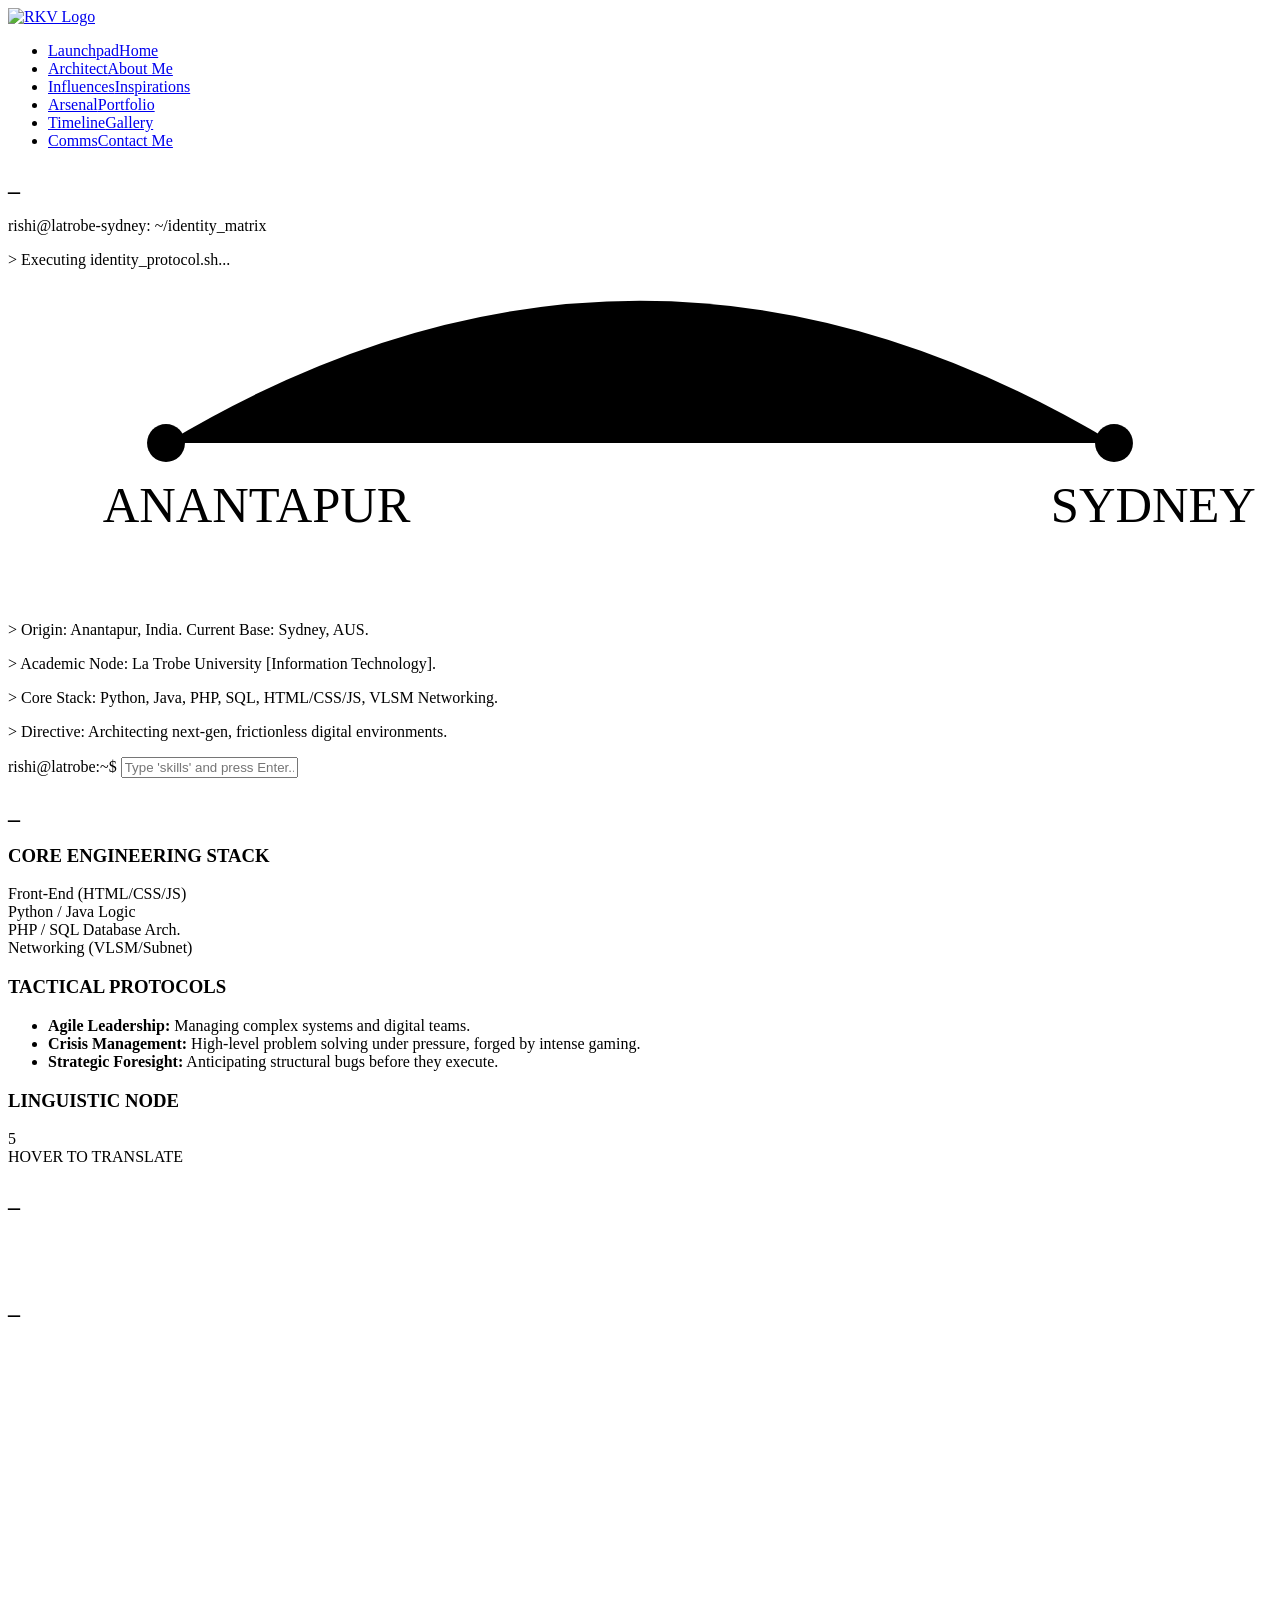
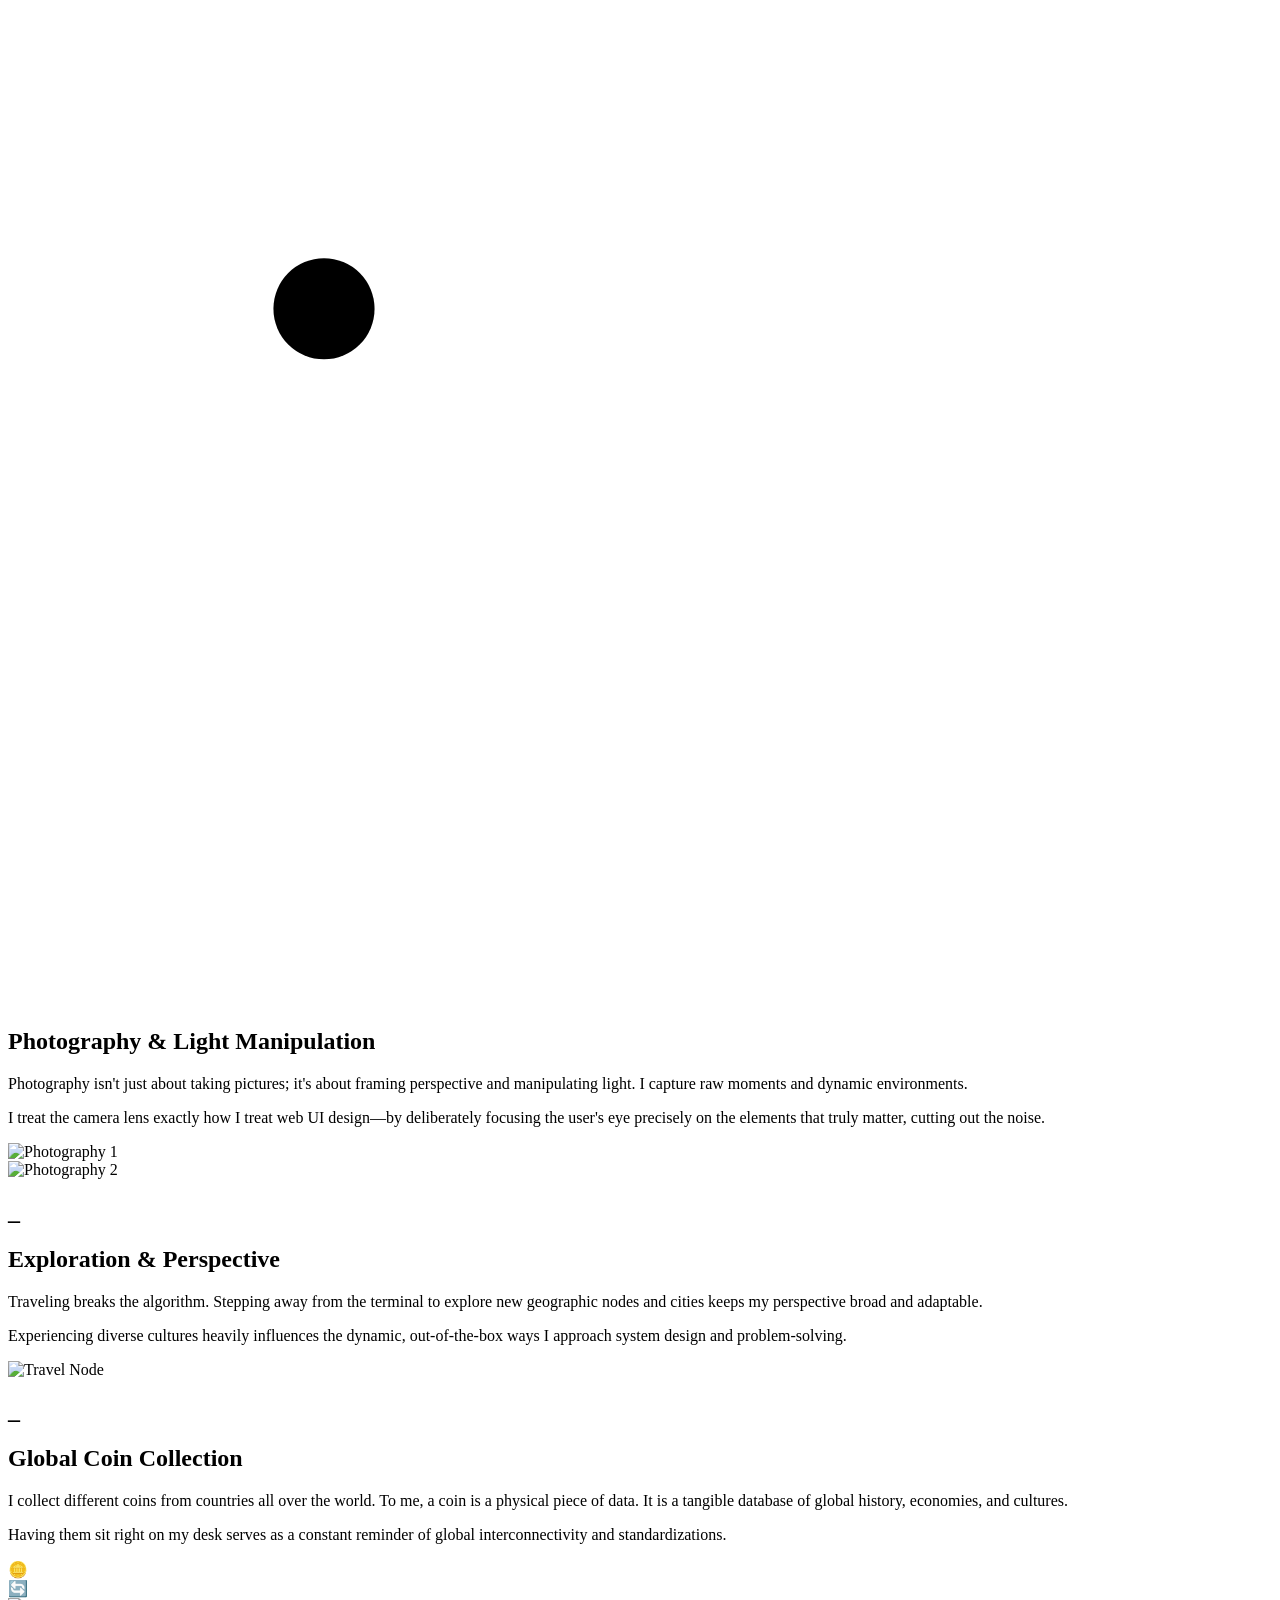
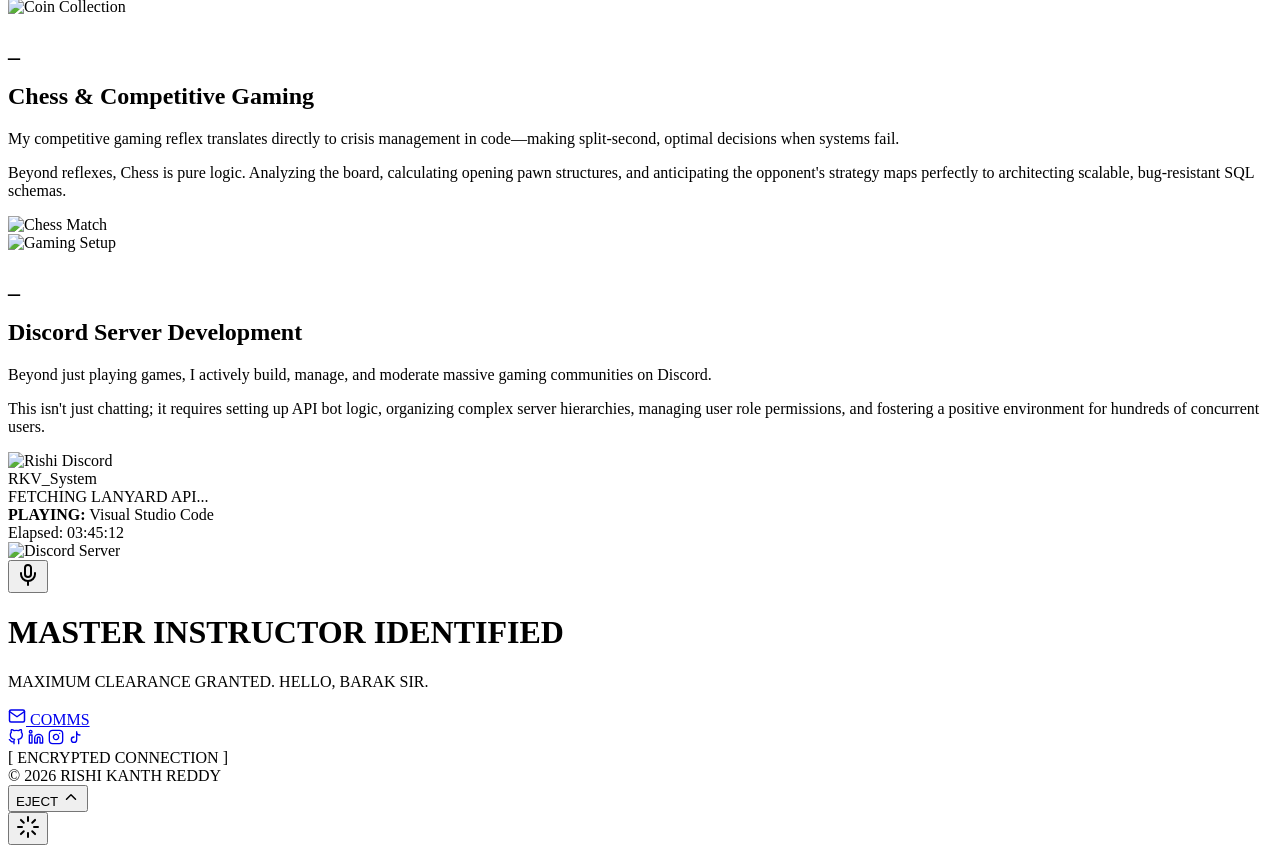
==== about.html @ c7c2bc64 "Add files via upload" ====
<!DOCTYPE html>
<html lang="en">
<head>
    <meta charset="UTF-8">
    <meta name="viewport" content="width=device-width, initial-scale=1.0">
    <title>Rishi Kanth | About Me</title>
    <link rel="stylesheet" href="css/style.css">
</head>
<body>

    <div id="scroll-progress"></div>
    <div id="repulsor-glow"></div>

    <nav>
       <div class="nav-brand">
            <a href="index.html"><img src="images/logo.png" alt="RKV Logo" class="nav-logo"></a>
        </div>
        <ul class="nav-links">
            <li class="nav-item"><a href="index.html" class="nav-link-3d"><span class="face front">Launchpad</span><span class="face back">Home</span></a></li>
            <li class="nav-item"><a href="about.html" class="nav-link-3d active"><span class="face front">Architect</span><span class="face back">About Me</span></a></li>
            <li class="nav-item"><a href="influences.html" class="nav-link-3d"><span class="face front">Influences</span><span class="face back">Inspirations</span></a></li>
            <li class="nav-item"><a href="projects.html" class="nav-link-3d"><span class="face front">Arsenal</span><span class="face back">Portfolio</span></a></li>
            <li class="nav-item"><a href="experience.html" class="nav-link-3d"><span class="face front">Timeline</span><span class="face back">Gallery</span></a></li>
            <li class="nav-item"><a href="contact.html" class="nav-link-3d"><span class="face front">Comms</span><span class="face back">Contact Me</span></a></li>
        </ul>
    </nav>

    <section class="page-container perspective-wrap">
        <h1 class="section-title decrypt-text" data-target="THE ARCHITECT">_</h1>
        
        <!-- IDENTITY TERMINAL -->
        <div class="mac-terminal tilt-card">
            <div class="mac-header">
                <div class="mac-btn close"></div><div class="mac-btn minimize"></div><div class="mac-btn expand"></div>
                <span class="mac-title">rishi@latrobe-sydney: ~/identity_matrix</span>
            </div>
            <div class="mac-body">
                <p class="typewriter-line1">> Executing identity_protocol.sh...</p>
                
                <div class="origin-map-container">
                    <svg viewBox="0 0 400 100" class="svg-origin-map">
                        <circle cx="50" cy="50" r="6" class="map-node start-node" />
                        <text x="30" y="75" class="map-text">ANANTAPUR</text>
                        <circle cx="350" cy="50" r="6" class="map-node end-node" />
                        <text x="330" y="75" class="map-text">SYDNEY</text>
                        <path d="M50,50 Q200,-40 350,50" class="flight-path" />
                    </svg>
                </div>

                <p class="typewriter-line2">> Origin: Anantapur, India. Current Base: Sydney, AUS.</p>
                <p class="typewriter-line3">> Academic Node: <span class="highlight">La Trobe University</span> [Information Technology].</p>
                <p class="typewriter-line4">> Core Stack: Python, Java, PHP, SQL, HTML/CSS/JS, VLSM Networking.</p>
                <p class="typewriter-line5">> Directive: Architecting next-gen, frictionless digital environments.</p>
                
                <div class="interactive-terminal">
                    <span class="highlight">rishi@latrobe:~$</span>
                    <input type="text" id="terminal-input" placeholder="Type 'skills' and press Enter..." autocomplete="off" spellcheck="false">
                </div>
                <pre id="terminal-hidden-output" class="hidden"></pre>
            </div>
        </div>

        <!-- DIAGNOSTICS HUD -->
        <h2 class="section-subtitle decrypt-text" data-target="SYSTEM DIAGNOSTICS">_</h2>
        <div class="diagnostics-hud">
            
            <div class="skill-bars tilt-card">
                <h3 class="hud-title">CORE ENGINEERING STACK</h3>
                <div class="skill"><span class="skill-name">Front-End (HTML/CSS/JS)</span><div class="bar-bg"><div class="bar-fill" style="--target-width: 95%;"></div></div></div>
                <div class="skill"><span class="skill-name">Python / Java Logic</span><div class="bar-bg"><div class="bar-fill" style="--target-width: 90%;"></div></div></div>
                <div class="skill"><span class="skill-name">PHP / SQL Database Arch.</span><div class="bar-bg"><div class="bar-fill" style="--target-width: 85%;"></div></div></div>
                <div class="skill"><span class="skill-name">Networking (VLSM/Subnet)</span><div class="bar-bg"><div class="bar-fill" style="--target-width: 85%;"></div></div></div>
            </div>

            <div class="datapad tilt-card">
                <h3 class="hud-title">TACTICAL PROTOCOLS</h3>
                <ul class="status-list">
                    <li><span class="blinking-dot"></span> <strong>Agile Leadership:</strong> Managing complex systems and digital teams.</li>
                    <li><span class="blinking-dot"></span> <strong>Crisis Management:</strong> High-level problem solving under pressure, forged by intense gaming.</li>
                    <li><span class="blinking-dot"></span> <strong>Strategic Foresight:</strong> Anticipating structural bugs before they execute.</li>
                </ul>
            </div>

            <!-- Polyglot 3D Atom -->
            <div class="polyglot-hud tilt-card">
                <h3 class="hud-title">LINGUISTIC NODE</h3>
                <div class="polyglot-container">
                    <div class="atom-core-wrap">
                        <div class="atom-core" id="polyglot-core">5</div>
                        <div class="electron-orbit orb-1"><div class="electron" data-lang="EN"></div></div>
                        <div class="electron-orbit orb-2"><div class="electron" data-lang="TE"></div></div>
                        <div class="electron-orbit orb-3"><div class="electron" data-lang="HI"></div></div>
                        <div class="electron-orbit orb-4"><div class="electron" data-lang="TA"></div></div>
                        <div class="electron-orbit orb-5"><div class="electron" data-lang="KN"></div></div>
                    </div>
                    <div id="polyglot-output">HOVER TO TRANSLATE</div>
                </div>
            </div>
        </div>
    </section>

    <!-- ZIG-ZAG HOBBIES SECTIONS -->
    <div class="influences-wrapper" style="padding-top: 0;">
        <h2 class="section-title decrypt-text" data-target="OFF-GRID DIRECTIVES" style="margin-bottom: 80px;">_</h2>

        <!-- 1. Photography -->
        <section class="split-container perspective-wrap">
            <div class="split-text tilt-card">
                <div class="section-icon-header">
                    <h1 class="split-title decrypt-text" data-target="OPTICAL CAPTURE">_</h1>
                    <svg class="camera-icon" viewBox="0 0 100 100">
                        <rect x="10" y="30" width="80" height="55" rx="8" fill="none" stroke="var(--accent-primary)" stroke-width="4"/>
                        <path d="M 35 30 L 40 20 L 60 20 L 65 30 Z" fill="none" stroke="var(--accent-primary)" stroke-width="4"/>
                        <circle cx="25" cy="45" r="4" fill="var(--accent-primary)" class="camera-flash"/>
                        <circle cx="50" cy="57" r="18" fill="none" stroke="var(--accent-primary)" stroke-width="4"/>
                        <polygon class="aperture-iris" points="50,45 60,50 60,65 50,70 40,65 40,50" fill="none" stroke="var(--accent-primary)" stroke-width="2"/>
                    </svg>
                </div>
                <h2 class="split-subtitle">Photography & Light Manipulation</h2>
                <div class="content-block">
                    <p>Photography isn't just about taking pictures; it's about framing perspective and manipulating light. I capture raw moments and dynamic environments.</p>
                    <p>I treat the camera lens exactly how I treat web UI design—by deliberately focusing the user's eye precisely on the elements that truly matter, cutting out the noise.</p>
                </div>
            </div>
            <div class="split-visual visual-grid-2 tilt-card">
                <div class="v-item"><img src="images/photography-1.jpg" alt="Photography 1"></div>
                <div class="v-item"><img src="images/photography-2.jpg" alt="Photography 2"></div>
            </div>
        </section>

        <!-- 2. Traveling -->
        <section class="split-container reverse perspective-wrap">
            <div class="split-text tilt-card">
                <h1 class="split-title decrypt-text" data-target="GLOBAL TRAVERSAL">_</h1>
                <h2 class="split-subtitle">Exploration & Perspective</h2>
                <div class="content-block">
                    <p>Traveling breaks the algorithm. Stepping away from the terminal to explore new geographic nodes and cities keeps my perspective broad and adaptable.</p>
                    <p>Experiencing diverse cultures heavily influences the dynamic, out-of-the-box ways I approach system design and problem-solving.</p>
                </div>
            </div>
            <div class="split-visual visual-grid-1 tilt-card">
                <div class="v-item"><img src="images/travel-node.jpg" alt="Travel Node"></div>
            </div>
        </section>

        <!-- 3. Numismatics -->
        <section class="split-container perspective-wrap">
            <div class="split-text tilt-card">
                <h1 class="split-title decrypt-text" data-target="NUMISMATICS">_</h1>
                <h2 class="split-subtitle">Global Coin Collection</h2>
                <div class="content-block">
                    <p>I collect different coins from countries all over the world. To me, a coin is a physical piece of data. It is a tangible database of global history, economies, and cultures.</p>
                    <p>Having them sit right on my desk serves as a constant reminder of global interconnectivity and standardizations.</p>
                </div>
                <div class="css-coin-wrap">
                    <div class="css-coin" title="Physical Data Node">
                        <div class="coin-face">🪙</div>
                        <div class="coin-face coin-back">🔄</div>
                    </div>
                </div>
            </div>
            <div class="split-visual visual-grid-1 tilt-card">
                <div class="v-item"><img src="images/coin-collection.jpg" alt="Coin Collection"></div>
            </div>
        </section>

        <!-- 4. Chess & Gaming -->
        <section class="split-container reverse perspective-wrap">
            <div class="split-text tilt-card">
                <h1 class="split-title decrypt-text" data-target="TACTICAL SIMULATIONS">_</h1>
                <h2 class="split-subtitle">Chess & Competitive Gaming</h2>
                <div class="content-block">
                    <p>My competitive gaming reflex translates directly to crisis management in code—making split-second, optimal decisions when systems fail.</p>
                    <p>Beyond reflexes, Chess is pure logic. Analyzing the board, calculating opening pawn structures, and anticipating the opponent's strategy maps perfectly to architecting scalable, bug-resistant SQL schemas.</p>
                </div>
            </div>
            <div class="split-visual visual-grid-2 tilt-card">
                <div class="v-item"><img src="images/chess-match.jpg" alt="Chess Match"></div>
                <div class="v-item"><img src="images/gaming-setup.jpg" alt="Gaming Setup"></div>
            </div>
        </section>

        <!-- 5. Discord Communities -->
        <section class="split-container perspective-wrap">
            <div class="split-text tilt-card">
                <h1 class="split-title decrypt-text" data-target="COMMUNITY ARCHITECT">_</h1>
                <h2 class="split-subtitle">Discord Server Development</h2>
                <div class="content-block">
                    <p>Beyond just playing games, I actively build, manage, and moderate massive gaming communities on Discord.</p>
                    <p>This isn't just chatting; it requires setting up API bot logic, organizing complex server hierarchies, managing user role permissions, and fostering a positive environment for hundreds of concurrent users.</p>
                </div>
                <div class="discord-api-card">
                    <div class="discord-header">
                        <img src="images/logo.png" alt="Rishi Discord" class="discord-avatar">
                        <div>
                            <div class="d-name">RKV_System</div>
                            <div class="d-status" id="discord-status-badge">
                                <span class="status-dot"></span> <span class="status-text">FETCHING LANYARD API...</span>
                            </div>
                        </div>
                    </div>
                    <div class="d-activity hidden-activity" id="discord-activity">
                        <strong>PLAYING:</strong> Visual Studio Code<br>
                        <span style="color:var(--accent-primary);">Elapsed: 03:45:12</span>
                    </div>
                </div>
            </div>
            <div class="split-visual visual-grid-1 tilt-card">
                <div class="v-item"><img src="images/discord-server.jpg" alt="Discord Server"></div>
            </div>
        </section>
    </div>

    <!-- VISUAL AUDIO ORB (GLOBAL VOICE ASSISTANT) -->
    <button id="voice-orb" class="voice-orb tilt-card" title="Initialize Voice Protocols">
        <div class="orb-core">
            <svg width="24" height="24" viewBox="0 0 24 24" fill="none" stroke="currentColor" stroke-width="2" stroke-linecap="round" stroke-linejoin="round">
                <path d="M12 2c-1.7 0-3 1.2-3 2.8v6.4c0 1.6 1.3 2.8 3 2.8s3-1.2 3-2.8V4.8C15 3.2 13.7 2 12 2z"></path>
                <path d="M19 10v1.2c0 3.7-3.1 6.8-7 6.8s-7-3.1-7-6.8V10"></path>
                <line x1="12" y1="18" x2="12" y2="22"></line>
            </svg>
        </div>
        <div class="orb-ring ring-1"></div>
        <div class="orb-ring ring-2"></div>
    </button>

    <!-- BARAK SIR INSTRUCTOR OVERRIDE OVERLAY -->
    <div id="instructor-override" class="hidden-override">
        <h1 class="glitch-active" data-text="MASTER INSTRUCTOR IDENTIFIED">MASTER INSTRUCTOR IDENTIFIED</h1>
        <p>MAXIMUM CLEARANCE GRANTED. HELLO, BARAK SIR.</p>
    </div>

    <!-- J.A.R.V.I.S. SUBTITLE HUD -->
    <div id="jarvis-subtitles" class="jarvis-subtitles">
        <div id="subtitle-text" class="subtitle-text"></div>
    </div>

 <!-- FLOATING HUD DOCK (END OF PAGE FOOTER) -->
    <div class="hud-dock-container holo-section">
        <div class="hud-dock tilt-card">
            <!-- Left: COMMS -->
            <a href="contact.html" class="hud-action" title="Secure Channel">
                <svg width="18" height="18" viewBox="0 0 24 24" fill="none" stroke="currentColor" stroke-width="2" stroke-linecap="round" stroke-linejoin="round">
                    <path d="M4 4h16c1.1 0 2 .9 2 2v12c0 1.1-.9 2-2 2H4c-1.1 0-2-.9-2-2V6c0-1.1.9-2 2-2z"></path>
                    <polyline points="22,6 12,13 2,6"></polyline>
                </svg>
                <span class="footer-decrypt" data-original="COMMS" data-hover="CONTACT ME">COMMS</span>
            </a>
            
            <!-- Center: CLASSIFIED TEXT & REQUIRED SOCIALS -->
            <div class="hud-center">
                <div class="footer-socials">
                    <a href="https://github.com/Rishi54255" target="_blank" title="GitHub"><svg width="16" height="16" viewBox="0 0 24 24" fill="none" stroke="currentColor" stroke-width="2" stroke-linecap="round" stroke-linejoin="round"><path d="M9 19c-5 1.5-5-2.5-7-3m14 6v-3.87a3.37 3.37 0 0 0-.94-2.61c3.14-.35 6.44-1.54 6.44-7A5.44 5.44 0 0 0 20 4.77 5.07 5.07 0 0 0 19.91 1S18.73.65 16 2.48a13.38 13.38 0 0 0-7 0C6.27.65 5.09 1 5.09 1A5.07 5.07 0 0 0 5 4.77a5.44 5.44 0 0 0-1.5 3.78c0 5.42 3.3 6.61 6.44 7A3.37 3.37 0 0 0 9 18.13V22"></path></svg></a>
                    <a href="https://www.linkedin.com/in/rishi-kanth-reddy-vellaboyina-4040883b5/" target="_blank" title="LinkedIn"><svg width="16" height="16" viewBox="0 0 24 24" fill="none" stroke="currentColor" stroke-width="2" stroke-linecap="round" stroke-linejoin="round"><path d="M16 8a6 6 0 0 1 6 6v7h-4v-7a2 2 0 0 0-2-2 2 2 0 0 0-2 2v7h-4v-7a6 6 0 0 1 6-6z"></path><rect x="2" y="9" width="4" height="12"></rect><circle cx="4" cy="4" r="2"></circle></svg></a>
                    <a href="https://www.instagram.com/rishi_54255/" target="_blank" title="Instagram"><svg width="16" height="16" viewBox="0 0 24 24" fill="none" stroke="currentColor" stroke-width="2" stroke-linecap="round" stroke-linejoin="round"><rect x="2" y="2" width="20" height="20" rx="5" ry="5"></rect><path d="M16 11.37A4 4 0 1 1 12.63 8 4 4 0 0 1 16 11.37z"></path><line x1="17.5" y1="6.5" x2="17.51" y2="6.5"></line></svg></a>
                    <a href="https://www.tiktok.com/@vrishi_54255" target="_blank" title="TikTok"><svg width="16" height="16" viewBox="0 0 24 24" fill="none" stroke="currentColor" stroke-width="2" stroke-linecap="round" stroke-linejoin="round"><path d="M9 12a4 4 0 1 0 4 4V4a5 5 0 0 0 5 5"></path></svg></a>
                </div>
                <span class="hud-copyright">[ ENCRYPTED CONNECTION ]<br>&copy; 2026 RISHI KANTH REDDY</span>
            </div>

            <!-- Right: EJECT -->
            <button id="hud-eject-btn" class="hud-action" title="Initiate Ascent">
                <span class="footer-decrypt" data-original="EJECT" data-hover="ASCEND">EJECT</span>
                <svg width="18" height="18" viewBox="0 0 24 24" fill="none" stroke="currentColor" stroke-width="2" stroke-linecap="round" stroke-linejoin="round">
                    <polyline points="18 15 12 9 6 15"></polyline>
                </svg>
            </button>
        </div>
    </div>

    <button id="stealth-btn" title="Toggle Stealth Mode">
        <svg width="24" height="24" viewBox="0 0 24 24" fill="none" stroke="currentColor" stroke-width="2" stroke-linecap="round" stroke-linejoin="round">
            <path d="M12 2v4M12 18v4M4.93 4.93l2.83 2.83M16.24 16.24l2.83 2.83M2 12h4M18 12h4M4.93 19.07l2.83-2.83M16.24 7.76l2.83-2.83"/>
        </svg>
    </button>
    <script src="js/main.js"></script>
</body>
</html>
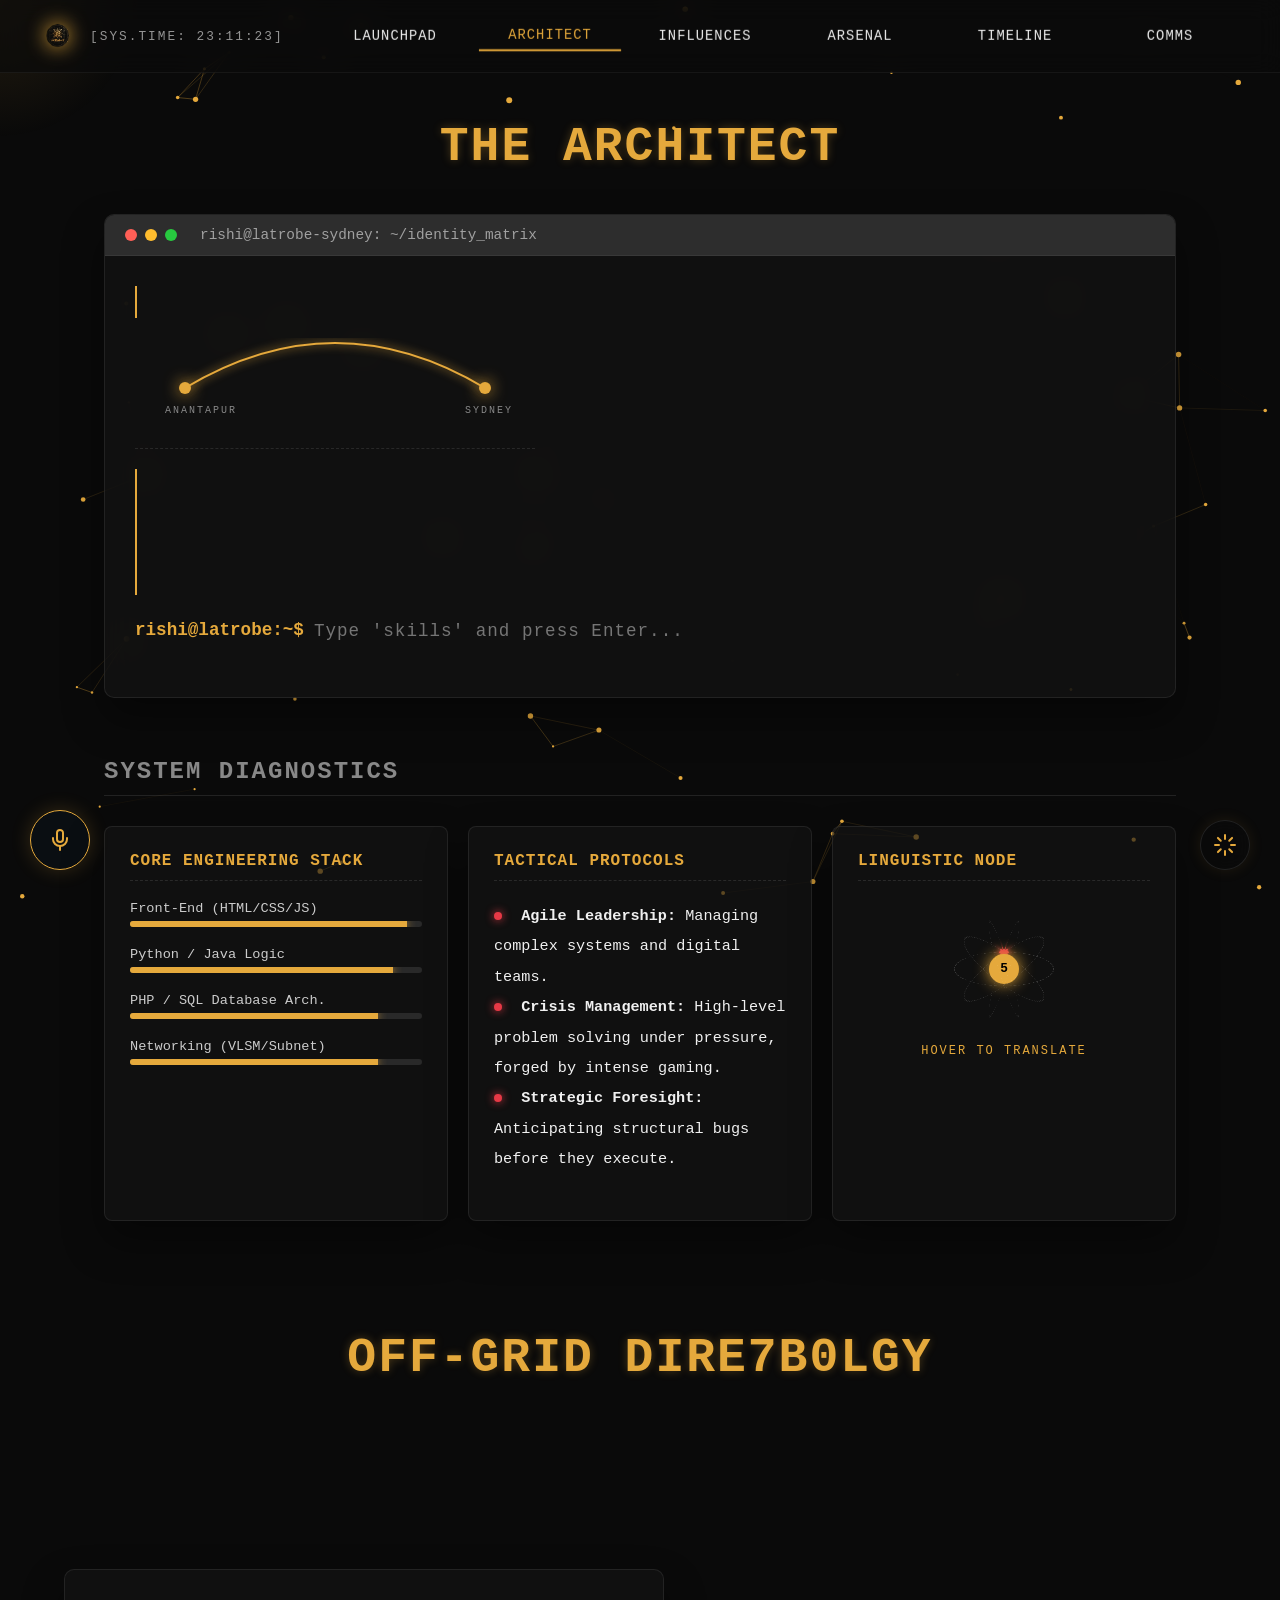
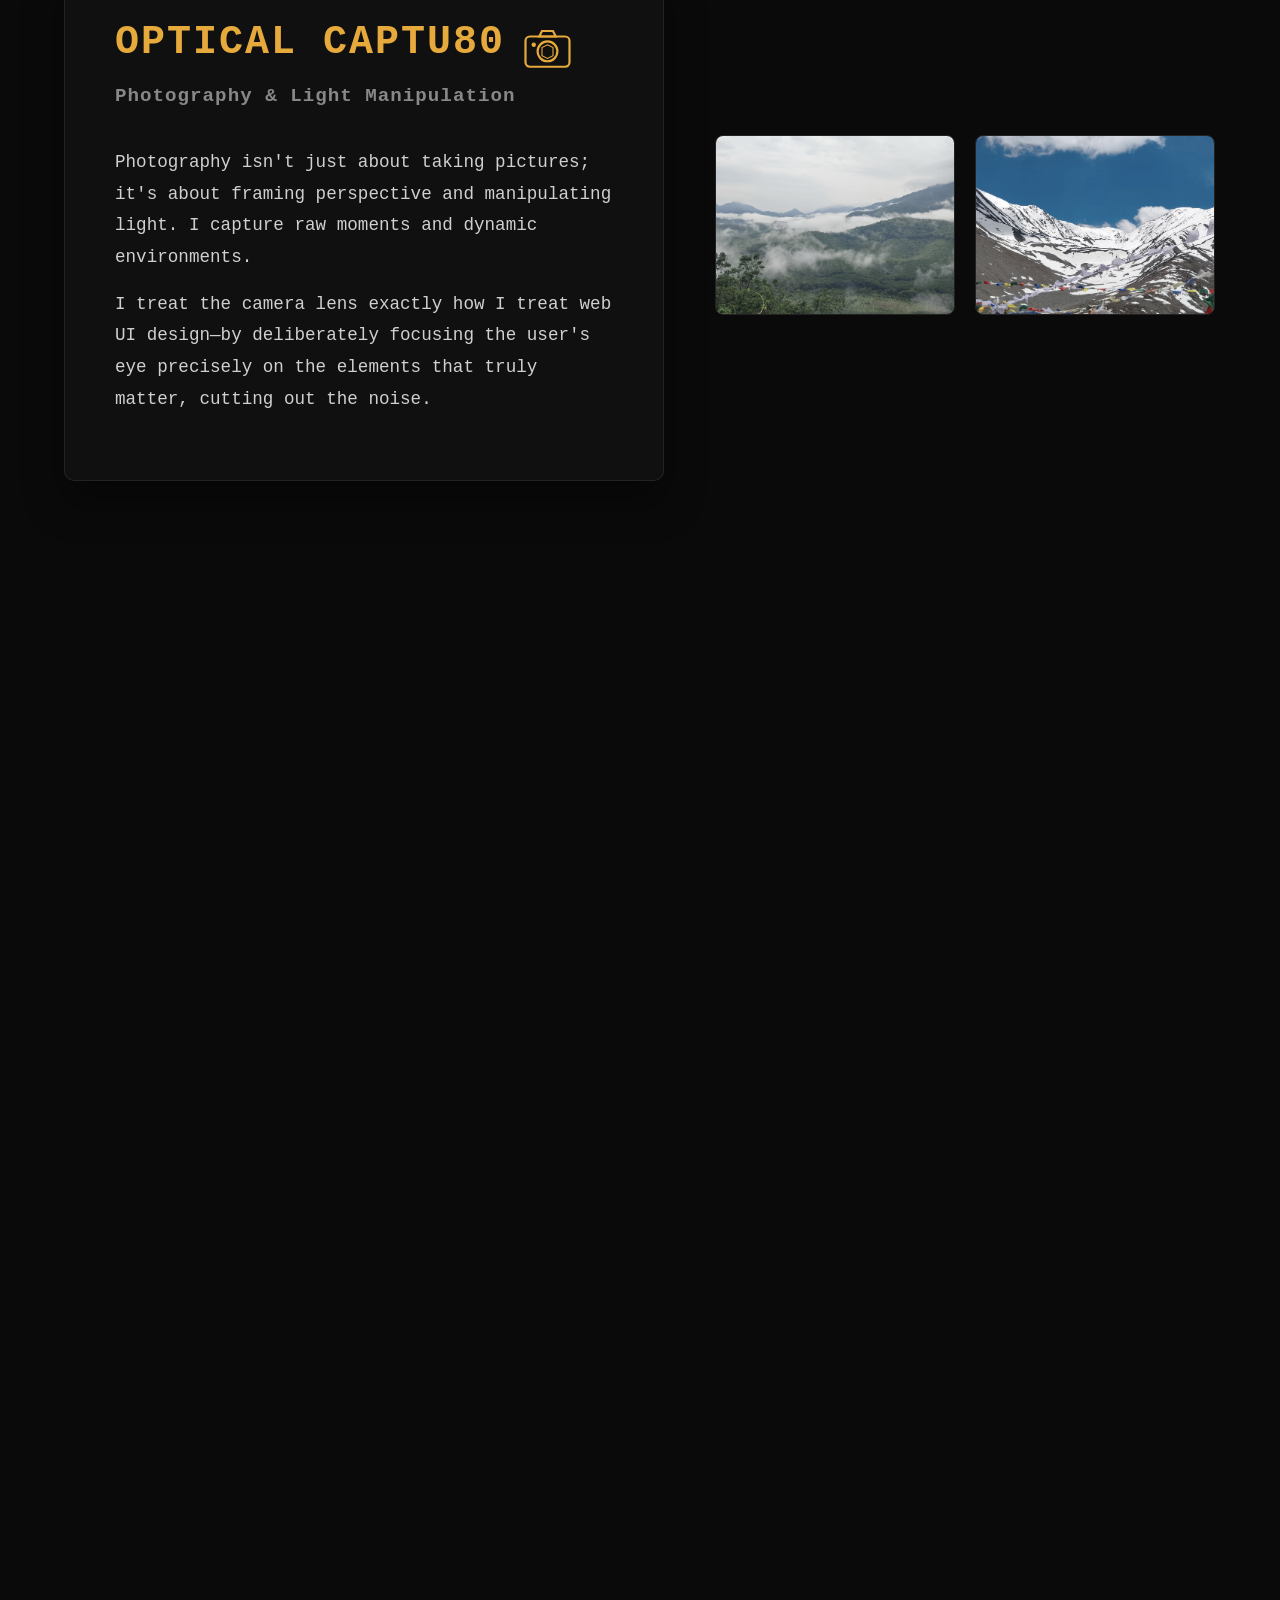
==== commit e3900f75: "Update image paths in about.html" ====
--- a/about.html
+++ b/about.html
@@ -13,7 +13,7 @@
 
     <nav>
        <div class="nav-brand">
-            <a href="index.html"><img src="images/logo.png" alt="RKV Logo" class="nav-logo"></a>
+            <a href="index.html"><img src="logo.png" alt="RKV Logo" class="nav-logo"></a>
         </div>
         <ul class="nav-links">
             <li class="nav-item"><a href="index.html" class="nav-link-3d"><span class="face front">Launchpad</span><span class="face back">Home</span></a></li>
@@ -123,8 +123,8 @@
                 </div>
             </div>
             <div class="split-visual visual-grid-2 tilt-card">
-                <div class="v-item"><img src="images/photography-1.jpg" alt="Photography 1"></div>
-                <div class="v-item"><img src="images/photography-2.jpg" alt="Photography 2"></div>
+                <div class="v-item"><img src="photography-1.jpg" alt="Photography 1"></div>
+                <div class="v-item"><img src="photography-2.jpg" alt="Photography 2"></div>
             </div>
         </section>
 
@@ -139,7 +139,7 @@
                 </div>
             </div>
             <div class="split-visual visual-grid-1 tilt-card">
-                <div class="v-item"><img src="images/travel-node.jpg" alt="Travel Node"></div>
+                <div class="v-item"><img src="travel-node.jpg" alt="Travel Node"></div>
             </div>
         </section>
 
@@ -155,12 +155,12 @@
                 <div class="css-coin-wrap">
                     <div class="css-coin" title="Physical Data Node">
                         <div class="coin-face">🪙</div>
-                        <div class="coin-face coin-back">🔄</div>
+                        <div class="coin-face coin-back">💰</div>
                     </div>
                 </div>
             </div>
             <div class="split-visual visual-grid-1 tilt-card">
-                <div class="v-item"><img src="images/coin-collection.jpg" alt="Coin Collection"></div>
+                <div class="v-item"><img src="coin-collection.jpg" alt="Coin Collection"></div>
             </div>
         </section>
 
@@ -175,8 +175,8 @@
                 </div>
             </div>
             <div class="split-visual visual-grid-2 tilt-card">
-                <div class="v-item"><img src="images/chess-match.jpg" alt="Chess Match"></div>
-                <div class="v-item"><img src="images/gaming-setup.jpg" alt="Gaming Setup"></div>
+                <div class="v-item"><img src="chess-match.jpg" alt="Chess Match"></div>
+                <div class="v-item"><img src="gaming-setup.jpg" alt="Gaming Setup"></div>
             </div>
         </section>
 
@@ -191,7 +191,7 @@
                 </div>
                 <div class="discord-api-card">
                     <div class="discord-header">
-                        <img src="images/logo.png" alt="Rishi Discord" class="discord-avatar">
+                        <img src="logo.png" alt="Rishi Discord" class="discord-avatar">
                         <div>
                             <div class="d-name">RKV_System</div>
                             <div class="d-status" id="discord-status-badge">
@@ -206,7 +206,7 @@
                 </div>
             </div>
             <div class="split-visual visual-grid-1 tilt-card">
-                <div class="v-item"><img src="images/discord-server.jpg" alt="Discord Server"></div>
+                <div class="v-item"><img src="discord-server.jpg" alt="Discord Server"></div>
             </div>
         </section>
     </div>
@@ -275,4 +275,4 @@
     </button>
     <script src="js/main.js"></script>
 </body>
-</html>+</html>
--- a/css/style.css
+++ b/css/style.css
@@ -0,0 +1,1087 @@
+/* =========================================
+   1. GLOBAL VARIABLES & THEMES
+   ========================================= */
+:root {
+    --bg-dark: #0a0a0a; --text-main: #f0f0f0; --text-muted: #888888;
+    --accent-primary: #e5a93c; --accent-secondary: #e63946;
+    --nav-bg: rgba(10, 10, 10, 0.7); --font-base: clamp(1rem, 1.5vw, 1.125rem);
+    --ambient-color: rgba(229, 169, 60, 0.05); 
+}
+body.stealth-mode {
+    --bg-dark: #111418 !important; --accent-primary: #00d2ff !important;
+    --accent-secondary: #0088cc !important; --nav-bg: rgba(17, 20, 24, 0.7) !important;
+    --ambient-color: rgba(0, 210, 255, 0.05) !important;
+}
+.theme-ironman { --local-accent: #e5a93c; --local-bg: rgba(15, 15, 15, 0.65); }
+.theme-spiderman { --local-accent: #DE0606; --local-bg: rgba(15, 5, 5, 0.75); }
+.theme-chess { --local-accent: #007bff; --local-bg: rgba(0, 15, 30, 0.65); }
+body.stealth-mode .theme-ironman, body.stealth-mode .theme-spiderman, body.stealth-mode .theme-chess { --local-accent: #00d2ff; --local-bg: rgba(15, 20, 25, 0.65); }
+
+/* =========================================
+   2. RESETS & UTILITIES
+   ========================================= */
+* { margin: 0; padding: 0; box-sizing: border-box; font-family: 'Courier New', Courier, monospace; cursor: default; }
+a, button, input, .clickable { cursor: pointer; }
+body { background-color: var(--bg-dark); color: var(--text-main); font-size: var(--font-base); overflow-x: hidden; transition: background-color 0.5s ease; }
+::selection { background-color: var(--accent-primary); color: var(--bg-dark); }
+::-webkit-scrollbar { width: 6px; }
+::-webkit-scrollbar-track { background: var(--bg-dark); }
+::-webkit-scrollbar-thumb { background: var(--accent-primary); border-radius: 3px; }
+.perspective-wrap { perspective: 1200px; }
+.tilt-card { transition: transform 0.1s ease-out; transform-style: preserve-3d; will-change: transform; }
+.decrypt-text { text-transform: uppercase; letter-spacing: 2px; }
+
+/* IN-UNIVERSE WATERMARKS */
+.watermark {
+    position: absolute;
+    bottom: 8px;
+    right: 8px;
+    font-size: 0.55rem;
+    color: rgba(255,255,255,0.5);
+    background: rgba(0,0,0,0.7);
+    padding: 3px 6px;
+    border: 1px solid rgba(255,255,255,0.15);
+    border-radius: 3px;
+    letter-spacing: 1px;
+    font-family: monospace;
+    pointer-events: none;
+    z-index: 10;
+    backdrop-filter: blur(4px);
+}
+
+/* =========================================
+   3. HUD, CANVAS, & TOOLTIPS
+   ========================================= */
+#scroll-progress { position: fixed; top: 0; left: 0; height: 3px; background: var(--accent-primary); z-index: 2000; width: 0%; box-shadow: 0 0 10px var(--accent-primary); transition: width 0.1s ease-out, background-color 0.5s ease; }
+#neural-canvas { position: fixed; top: 0; left: 0; width: 100vw; height: 100vh; z-index: -1; pointer-events: none; background: var(--bg-dark); transition: background 0.5s ease; }
+#flashlight { position: fixed; inset: 0; pointer-events: none; z-index: 9998; background: radial-gradient(circle 250px at var(--cursor-x, 50vw) var(--cursor-y, 50vh), rgba(229, 169, 60, 0.08), transparent 80%); mix-blend-mode: screen; transition: background 0.3s ease; }
+body.stealth-mode #flashlight { background: radial-gradient(circle 250px at var(--cursor-x, 50vw) var(--cursor-y, 50vh), rgba(0, 210, 255, 0.08), transparent 80%); }
+
+#repulsor-glow { position: fixed; top: 0; left: 0; width: 300px; height: 300px; background: radial-gradient(circle, rgba(229, 169, 60, 0.12) 0%, transparent 65%); border-radius: 50%; pointer-events: none; transform: translate(-50%, -50%); z-index: 999; transition: width 0.3s ease, height 0.3s ease, background 0.5s ease; }
+body.stealth-mode #repulsor-glow { background: radial-gradient(circle, rgba(0, 210, 255, 0.12) 0%, transparent 65%); }
+#repulsor-glow.magnetic { width: 80px; height: 80px; background: radial-gradient(circle, rgba(229, 169, 60, 0.3) 0%, transparent 80%); border-radius: 12px; }
+
+#jarvis-tooltip { position: fixed; pointer-events: none; background: rgba(10, 15, 20, 0.9); border: 1px solid var(--accent-primary); color: var(--accent-primary); padding: 6px 12px; font-size: 0.75rem; letter-spacing: 1px; border-radius: 4px; z-index: 3000; opacity: 0; transform: translateY(10px); transition: opacity 0.15s ease, transform 0.15s ease, border-color 0.5s ease, color 0.5s ease; box-shadow: 0 0 15px rgba(229, 169, 60, 0.2); }
+#jarvis-tooltip.active { opacity: 1; transform: translateY(0); }
+
+.mac-terminal, .datapad, .skill-bars, .server-matrix, .split-text, .stark-quote-container, .polyglot-hud, .hobby-card, .full-text-center, .ai-sub-section { background: rgba(20, 20, 20, 0.65) !important; backdrop-filter: blur(16px); -webkit-backdrop-filter: blur(16px); border: 1px solid rgba(255, 255, 255, 0.08) !important; box-shadow: 0 20px 40px rgba(0, 0, 0, 0.4); }
+
+.holo-section { opacity: 0; transform: translateY(60px) scale(0.95); transition: opacity 1s cubic-bezier(0.1, 0.8, 0.2, 1), transform 1s cubic-bezier(0.1, 0.8, 0.2, 1); will-change: opacity, transform; }
+.holo-section.active { opacity: 1; transform: translateY(0) scale(1); }
+
+/* =========================================
+   4. NAVIGATION & TOGGLES
+   ========================================= */
+nav { position: fixed; top: 0; width: 100%; padding: 20px 40px; background: var(--nav-bg); backdrop-filter: blur(12px); -webkit-backdrop-filter: blur(12px); display: flex; justify-content: space-between; align-items: center; z-index: 1000; border-bottom: 1px solid rgba(255, 255, 255, 0.05); }
+.nav-brand { font-weight: bold; color: var(--accent-primary); letter-spacing: 2px; display: flex; align-items: center; }
+#nav-clock { margin-left: 15px; font-size: 0.8rem; opacity: 0.6; color: var(--text-main); font-weight: normal; }
+.nav-links { display: flex; list-style: none; gap: 15px; }
+.nav-item { perspective: 1000px; width: 140px; height: 30px; }
+.nav-link-3d { position: relative; display: block; width: 100%; height: 100%; transform-style: preserve-3d; transition: transform 0.4s cubic-bezier(0.4, 0, 0.2, 1); text-decoration: none; cursor: pointer; }
+.nav-item:hover .nav-link-3d { transform: rotateX(90deg); }
+.face { position: absolute; top: 0; left: 0; width: 100%; height: 100%; display: flex; align-items: center; justify-content: center; backface-visibility: hidden; text-transform: uppercase; font-size: 0.85rem; letter-spacing: 1px; }
+.face.front { transform: translateZ(15px); color: var(--text-main); }
+.face.back { transform: rotateX(-90deg) translateZ(15px); color: var(--accent-primary); }
+.nav-link-3d.active .face.front, .nav-link-3d.active .face.back { color: var(--accent-primary); border-bottom: 2px solid var(--accent-primary); }
+
+#stealth-btn { position: fixed; bottom: 30px; right: 30px; width: 50px; height: 50px; border-radius: 50%; background: var(--nav-bg); border: 1px solid rgba(255, 255, 255, 0.1); color: var(--accent-primary); cursor: pointer; display: flex; align-items: center; justify-content: center; z-index: 1001; backdrop-filter: blur(10px); box-shadow: 0 0 15px rgba(229, 169, 60, 0.1); transition: all 0.4s ease; }
+#stealth-btn:hover { transform: scale(1.1) rotate(90deg); background: var(--accent-primary); color: var(--bg-dark); box-shadow: 0 0 25px rgba(229, 169, 60, 0.5); }
+
+/* =========================================
+   5. LAUNCHPAD: CORE COMPONENTS
+   ========================================= */
+#hero-section { height: 100vh; display: flex; flex-direction: column; justify-content: center; align-items: center; text-align: center; padding: 0 20px; }
+.terminal-container { color: var(--accent-primary); min-height: 50px; font-size: 1.2rem; display: flex; flex-direction: column; align-items: center; gap: 10px; }
+#jarvis-waveform { display: flex; gap: 4px; height: 20px; align-items: flex-end; opacity: 0; transition: opacity 0.3s ease; }
+#jarvis-waveform.active { opacity: 1; }
+#jarvis-waveform .bar { width: 4px; background: var(--accent-primary); border-radius: 2px; animation: eq 0.6s infinite alternate; }
+#jarvis-waveform .bar:nth-child(2) { animation-delay: 0.1s; } #jarvis-waveform .bar:nth-child(3) { animation-delay: 0.3s; } #jarvis-waveform .bar:nth-child(4) { animation-delay: 0.2s; } #jarvis-waveform .bar:nth-child(5) { animation-delay: 0.4s; }
+@keyframes eq { 0% { height: 4px; } 100% { height: 20px; } }
+
+#hero-parallax-target { display: flex; flex-direction: column; align-items: center; transition: transform 0.1s ease-out; will-change: transform; transform-style: preserve-3d; }
+#profile-wrap { position: relative; width: 220px; height: 220px; margin-top: 20px; margin-bottom: 20px; border-radius: 50%; overflow: visible; opacity: 0; transform: translateY(20px); transition: opacity 1.5s ease, transform 1.5s ease; display: flex; align-items: center; justify-content: center; transform-style: preserve-3d; }
+#profile-wrap.visible { opacity: 1; transform: translateY(0); }
+#profile-wrap:hover img { transform: scale(1.05) translateZ(20px); box-shadow: 0 0 40px var(--accent-primary); }
+
+.gyro-ring { position: absolute; width: 100%; height: 100%; border-radius: 50%; border: 2px dashed rgba(229, 169, 60, 0.4); pointer-events: none; }
+body.stealth-mode .gyro-ring { border-color: rgba(0, 210, 255, 0.4); }
+.ring-x { animation: spinX 8s linear infinite; border: 2px solid rgba(229, 169, 60, 0.2); border-top: 2px solid var(--accent-primary); }
+.ring-y { animation: spinY 12s linear infinite; border: 2px solid rgba(229, 169, 60, 0.2); border-right: 2px solid var(--accent-primary); width: 110%; height: 110%; }
+.ring-z { animation: spinZ 16s linear infinite; width: 120%; height: 120%; }
+@keyframes spinX { 0% { transform: rotateX(0deg) rotateY(45deg); } 100% { transform: rotateX(360deg) rotateY(45deg); } }
+@keyframes spinY { 0% { transform: rotateY(0deg) rotateZ(45deg); } 100% { transform: rotateY(360deg) rotateZ(45deg); } }
+@keyframes spinZ { 0% { transform: rotateZ(0deg) rotateX(45deg); } 100% { transform: rotateZ(360deg) rotateX(45deg); } }
+
+#main-title { font-size: clamp(2rem, 5vw, 4rem); text-transform: uppercase; letter-spacing: 3px; opacity: 0; transition: opacity 1.5s ease, transform 1.5s ease, text-shadow 2s ease-in-out; }
+.glow-active { text-shadow: 0 0 20px var(--accent-primary), 0 0 40px rgba(229, 169, 60, 0.2); }
+.glitch-active { position: relative; animation: text-glow 2s infinite alternate; }
+.glitch-active::before, .glitch-active::after { content: attr(data-text); position: absolute; top: 0; left: 0; width: 100%; height: 100%; background: var(--bg-dark); }
+.glitch-active::before { left: 3px; text-shadow: -2px 0 var(--accent-secondary); animation: glitch-anim 2s infinite linear alternate-reverse; }
+.glitch-active::after { left: -3px; text-shadow: -2px 0 var(--accent-primary); animation: glitch-anim 3s infinite linear alternate-reverse; }
+@keyframes glitch-anim { 0% { clip-path: inset(20% 0 80% 0); transform: translate(-2px, 2px); } 20% { clip-path: inset(60% 0 10% 0); transform: translate(2px, -2px); } 40% { clip-path: inset(40% 0 50% 0); transform: translate(-2px, 2px); } 60% { clip-path: inset(80% 0 5% 0); transform: translate(2px, -2px); } 100% { clip-path: inset(30% 0 50% 0); transform: translate(0); } }
+
+#sub-title { font-size: 1rem; color: var(--accent-primary); letter-spacing: 4px; margin-top: 10px; margin-bottom: 40px; opacity: 0; transition: opacity 1s; }
+#sub-title.visible { opacity: 1; }
+
+#env-node { position: fixed; top: 90px; right: 30px; background: rgba(10, 15, 20, 0.8); border: 1px solid rgba(229, 169, 60, 0.3); border-right: 3px solid var(--accent-primary); padding: 15px; border-radius: 4px; font-size: 0.75rem; color: var(--accent-primary); letter-spacing: 1px; line-height: 1.6; z-index: 500; backdrop-filter: blur(10px); box-shadow: 0 0 20px rgba(0,0,0,0.5); opacity: 0; transform: translateX(20px); transition: opacity 1s ease, transform 1s ease; }
+body.stealth-mode #env-node { border-color: rgba(0, 210, 255, 0.3); border-right-color: var(--accent-primary); color: var(--accent-primary); }
+#env-node.visible { opacity: 1; transform: translateX(0); }
+
+/* Hex Console SVG Grid */
+#hex-console { display: flex; gap: 15px; justify-content: center; align-items: center; opacity: 0; transform: translateY(30px); transition: opacity 1s ease 0.5s, transform 1s ease 0.5s; }
+#hex-console.visible { opacity: 1; transform: translateY(0); }
+.draggable-hex { cursor: grab; }
+.draggable-hex:active { cursor: grabbing; }
+
+.hex-cell { width: 140px; height: 160px; background: rgba(20, 20, 20, 0.8); clip-path: polygon(50% 0%, 100% 25%, 100% 75%, 50% 100%, 0% 75%, 0% 25%); display: flex; justify-content: center; align-items: center; text-decoration: none; position: relative; transition: transform 0.3s cubic-bezier(0.1, 0.8, 0.2, 1), background 0.3s; border: 1px solid transparent; }
+.hex-center { width: 160px; height: 180px; background: rgba(30, 30, 30, 0.9); }
+
+.hex-inner { display: flex; flex-direction: column; align-items: center; gap: 8px; }
+.hex-icon { color: var(--accent-primary); transition: 0.3s; display: flex; justify-content: center; align-items: center; }
+.hex-icon svg { filter: drop-shadow(0 0 5px var(--accent-primary)); transition: transform 0.3s; }
+.hex-text { display: inline-block; min-width: 100px; height: 16px; text-align: center; white-space: nowrap; color: var(--text-muted); font-size: 0.8rem; letter-spacing: 2px; font-weight: bold; transition: 0.3s; }
+
+.hex-cell:hover { transform: scale(1.1) translateY(-10px); background: var(--accent-primary); }
+body.stealth-mode .hex-cell:hover { background: var(--accent-primary); }
+.hex-cell:hover .hex-icon { color: var(--bg-dark); }
+.hex-cell:hover .hex-icon svg { transform: scale(1.2); filter: none; }
+.hex-cell:hover .hex-text { color: var(--bg-dark); }
+
+/* =========================================
+   6. PAGE 2: ARCHITECT (About)
+   ========================================= */
+.page-container { padding: 120px 5% 50px; max-width: 1200px; margin: 0 auto; min-height: 100vh; }
+.section-title { font-size: 3rem; color: var(--accent-primary); text-transform: uppercase; letter-spacing: 2px; margin-bottom: 40px; text-align: center; text-shadow: 0 0 10px rgba(229, 169, 60, 0.3); }
+.section-subtitle { font-size: 1.5rem; color: var(--text-muted); margin: 60px 0 30px; border-bottom: 1px solid rgba(255,255,255,0.1); padding-bottom: 10px; text-transform: uppercase; }
+
+.mac-terminal { border-radius: 10px; overflow: hidden; margin-bottom: 40px; }
+.mac-header { background: #2d2d2d; padding: 12px 20px; display: flex; align-items: center; gap: 8px; border-bottom: 1px solid rgba(255, 255, 255, 0.05); }
+.mac-btn { width: 12px; height: 12px; border-radius: 50%; } .mac-btn.close { background: #ff5f56; } .mac-btn.minimize { background: #ffbd2e; } .mac-btn.expand { background: #27c93f; }
+.mac-title { margin-left: 15px; color: #a0a0a0; font-size: 0.9rem; }
+.mac-body { padding: 30px; line-height: 1.8; font-size: 1.1rem; }
+.highlight { color: var(--accent-primary); font-weight: bold; }
+.mac-body p { overflow: hidden; white-space: nowrap; border-right: 2px solid var(--accent-primary); width: 0; }
+.typewriter-line1 { animation: typing 1s steps(30, end) forwards, blink 0.75s step-end infinite; }
+.typewriter-line2 { animation: typing 1.5s steps(40, end) forwards 4s, blink 0.75s step-end infinite 4s; }
+.typewriter-line3 { animation: typing 1.5s steps(40, end) forwards 5.5s, blink 0.75s step-end infinite 5.5s; }
+.typewriter-line4 { animation: typing 1.5s steps(40, end) forwards 7s, blink 0.75s step-end infinite 7s; }
+.typewriter-line5 { animation: typing 1.5s steps(40, end) forwards 8.5s, blink 0.75s step-end infinite 8.5s; }
+
+.origin-map-container { margin: 20px 0; opacity: 0; animation: fadeInMap 1s forwards 1.5s; }
+.svg-origin-map { width: 100%; max-width: 400px; display: block; border-bottom: 1px dashed rgba(255,255,255,0.1); padding-bottom: 10px; }
+.map-node { fill: var(--text-muted); transition: fill 0.5s, filter 0.5s; }
+.start-node { animation: nodeGlow 0.5s forwards 2s; } .end-node { animation: nodeGlow 0.5s forwards 3.5s; }
+.map-text { fill: var(--text-muted); font-size: 10px; letter-spacing: 2px; }
+.flight-path { fill: none; stroke: var(--accent-primary); stroke-width: 2; stroke-dasharray: 400; stroke-dashoffset: 400; animation: drawFlight 1.5s cubic-bezier(0.4, 0, 0.2, 1) forwards 2.2s; filter: drop-shadow(0 0 5px var(--accent-primary)); }
+@keyframes fadeInMap { to { opacity: 1; } } @keyframes drawFlight { to { stroke-dashoffset: 0; } } @keyframes nodeGlow { to { fill: var(--accent-primary); filter: drop-shadow(0 0 8px var(--accent-primary)); } }
+
+.interactive-terminal { margin-top: 20px; display: flex; gap: 10px; align-items: center; opacity: 0; animation: fadeInMap 1s forwards 10s; }
+#terminal-input { background: transparent; border: none; color: #fff; font-family: 'Courier New', Courier, monospace; font-size: 1.1rem; outline: none; width: 60%; letter-spacing: 1px; }
+#terminal-input:focus { border-bottom: 1px solid var(--accent-primary); }
+#terminal-hidden-output { color: var(--accent-primary); margin-top: 20px; font-size: 0.95rem; line-height: 1.2; text-shadow: 0 0 5px rgba(229,169,60,0.5); }
+
+.diagnostics-hud { display: grid; grid-template-columns: 1fr 1fr 1fr; gap: 20px; margin-bottom: 60px; }
+.datapad, .skill-bars, .polyglot-hud { padding: 25px; border-radius: 8px; }
+.hud-title { font-size: 1rem; color: var(--accent-primary); margin-bottom: 20px; letter-spacing: 1px; border-bottom: 1px dashed rgba(255,255,255,0.1); padding-bottom: 10px; }
+.status-list { list-style: none; font-size: 0.95rem; line-height: 2; margin-bottom: 20px; }
+.blinking-dot { display: inline-block; width: 8px; height: 8px; background-color: var(--accent-secondary); border-radius: 50%; margin-right: 10px; box-shadow: 0 0 8px var(--accent-secondary); animation: pulseDot 1.5s infinite alternate; }
+.badge { padding: 5px 12px; background: rgba(229, 169, 60, 0.1); border: 1px solid var(--accent-primary); color: var(--accent-primary); border-radius: 20px; font-size: 0.8rem; animation: floatBadge 3s ease-in-out infinite; }
+.skill { margin-bottom: 20px; } .skill-name { display: block; font-size: 0.85rem; margin-bottom: 5px; color: #ccc; }
+.bar-bg { width: 100%; height: 6px; background: rgba(255, 255, 255, 0.1); border-radius: 3px; overflow: hidden; position: relative; }
+.bar-fill { height: 100%; background: var(--accent-primary); width: 0; box-shadow: 0 0 10px var(--accent-primary); animation: chargeBar 2s cubic-bezier(0.1, 0.8, 0.2, 1) forwards 1s; }
+@keyframes chargeBar { to { width: var(--target-width); } }
+
+.polyglot-container { height: 180px; display: flex; flex-direction: column; align-items: center; justify-content: center; }
+.atom-core-wrap { position: relative; width: 100px; height: 100px; transform-style: preserve-3d; animation: atomSpin 15s linear infinite; pointer-events: none; }
+.atom-core { position: absolute; top: 50%; left: 50%; transform: translate(-50%, -50%); color: #000; background: var(--accent-primary); width: 30px; height: 30px; border-radius: 50%; display: flex; align-items: center; justify-content: center; font-weight: bold; box-shadow: 0 0 15px var(--accent-primary); z-index: 2; font-size: 0.8rem; transition: 0.3s; pointer-events: auto; }
+.electron-orbit { position: absolute; width: 100%; height: 100%; border-radius: 50%; border: 1px dashed rgba(255,255,255,0.2); transform-style: preserve-3d; pointer-events: none; }
+.orb-1 { transform: rotateX(70deg) rotateY(0deg); } .orb-2 { transform: rotateX(70deg) rotateY(72deg); }
+.orb-3 { transform: rotateX(70deg) rotateY(144deg); } .orb-4 { transform: rotateX(70deg) rotateY(216deg); }
+.orb-5 { transform: rotateX(70deg) rotateY(288deg); }
+.electron { position: absolute; top: -5px; left: 50%; transform: translateX(-50%); width: 10px; height: 10px; border-radius: 50%; background: var(--accent-secondary); box-shadow: 0 0 8px var(--accent-secondary); transition: 0.3s; cursor: pointer; pointer-events: auto; }
+.electron::before { content: ''; position: absolute; top: -15px; left: -15px; right: -15px; bottom: -15px; border-radius: 50%; }
+.electron:hover { transform: translateX(-50%) scale(1.5); background: #fff; box-shadow: 0 0 15px #fff; }
+#polyglot-output { margin-top: 25px; font-size: 0.75rem; letter-spacing: 2px; color: var(--accent-primary); text-align: center; height: 20px; transition: color 0.3s; }
+@keyframes atomSpin { 0% { transform: rotateZ(0deg) rotateX(20deg) rotateY(0deg); } 100% { transform: rotateZ(360deg) rotateX(20deg) rotateY(360deg); } }
+
+/* =========================================
+   7. PAGE 3: INFLUENCES & ZIG-ZAG
+   ========================================= */
+.influences-wrapper { padding-top: 100px; }
+.split-container { display: flex; flex-direction: row; align-items: center; justify-content: space-between; padding: 60px 5%; max-width: 1400px; margin: 0 auto; gap: 50px; min-height: 80vh; }
+.split-container.reverse { flex-direction: row-reverse; }
+
+.split-text { flex: 1; max-width: 600px; padding: 50px; border-radius: 10px; border-left: 3px solid var(--local-accent, var(--accent-primary)); }
+.split-container.reverse .split-text { border-left: none; border-right: 3px solid var(--local-accent, var(--accent-primary)); }
+.split-title { font-size: 2.5rem; color: var(--local-accent, var(--accent-primary)); margin-bottom: 10px; }
+.split-subtitle { font-size: 1.2rem; color: var(--text-muted); margin-bottom: 40px; letter-spacing: 1px; }
+.content-block p { font-size: 1.1rem; line-height: 1.8; margin-bottom: 15px; color: #d0d0d0; }
+.split-visual { flex: 1; display: flex; justify-content: center; align-items: center; }
+
+/* FIX: Caged In-line Images so they never break the grid */
+.inline-image-holder { 
+    width: 100%; 
+    height: 250px; /* Locked Height */
+    border-radius: 8px; 
+    overflow: hidden; 
+    margin-bottom: 30px; 
+    border: 1px solid rgba(255,255,255, 0.1); 
+    position: relative; /* For Watermark */
+    flex-shrink: 0; 
+}
+.inline-image-holder img { 
+    width: 100%; 
+    height: 100%; 
+    object-fit: cover; /* Forces perfect crop */
+    display: block; 
+}
+
+.visual-grid-1 { display: grid; grid-template-columns: 1fr; gap: 20px; width: 100%; max-width: 350px; }
+.visual-grid-2 { display: grid; grid-template-columns: 1fr 1fr; gap: 20px; width: 100%; max-width: 500px; margin: 0 auto; }
+.v-item { position: relative; border-radius: 8px; overflow: hidden; border: 1px solid rgba(255, 255, 255, 0.1); filter: grayscale(50%); transition: 0.4s ease; aspect-ratio: 4/3; }
+.v-item img { width: 100%; height: 100%; object-fit: cover; display: block; }
+.v-item:hover { filter: grayscale(0%); transform: scale(1.05); border-color: var(--accent-primary); box-shadow: 0 10px 25px rgba(229,169,60,0.2); z-index: 2; }
+
+.section-icon-header { display: flex; align-items: center; gap: 15px; margin-bottom: 10px; }
+.camera-icon { width: 55px; height: 55px; overflow: visible; }
+.camera-flash { transition: fill 0.2s, filter 0.2s; }
+.aperture-iris { transform-origin: 50px 57px; transition: transform 0.4s cubic-bezier(0.1, 0.8, 0.2, 1); }
+.split-text:hover .aperture-iris { transform: rotate(90deg) scale(0.3); stroke: var(--accent-secondary); stroke-width: 4; }
+.split-text:hover .camera-flash { fill: #fff; filter: drop-shadow(0 0 15px #fff); }
+
+.css-coin-wrap { display: flex; justify-content: flex-start; margin-top: 30px; perspective: 1000px; padding-left: 20px; }
+.css-coin { width: 80px; height: 80px; position: relative; transform-style: preserve-3d; animation: coinFlip 4s linear infinite; }
+.coin-face { position: absolute; width: 100%; height: 100%; border-radius: 50%; backface-visibility: hidden; background: linear-gradient(45deg, #e5a93c, #f9d976); border: 4px solid #b87c1c; display: flex; align-items: center; justify-content: center; font-size: 2.2rem; color: #5a3c00; box-shadow: inset 0 0 10px rgba(0,0,0,0.3); }
+.coin-back { transform: rotateY(180deg); background: linear-gradient(45deg, #f9d976, #e5a93c); }
+@keyframes coinFlip { to { transform: rotateY(360deg); } }
+
+.discord-api-card { margin-top: 30px; background: rgba(10, 15, 25, 0.8); border: 1px solid #5865F2; border-radius: 8px; padding: 15px; display: flex; flex-direction: column; gap: 15px; box-shadow: 0 0 15px rgba(88, 101, 242, 0.1); }
+.discord-header { display: flex; align-items: center; gap: 15px; }
+.discord-avatar { width: 50px; height: 50px; border-radius: 50%; border: 2px solid #5865F2; }
+.d-name { color: #fff; font-weight: bold; font-size: 1.1rem; }
+.d-status { display: flex; align-items: center; gap: 8px; font-size: 0.8rem; margin-top: 4px; color: #a0a0a0; }
+.status-dot { width: 10px; height: 10px; border-radius: 50%; background: #a0a0a0; transition: background 0.3s; }
+.status-dot.online { background: #43b581; box-shadow: 0 0 8px #43b581; }
+.d-activity { background: rgba(0,0,0,0.5); padding: 10px; border-radius: 4px; border-left: 3px solid #5865F2; font-size: 0.85rem; color: #ccc; line-height: 1.5; }
+.hidden-activity { display: none; }
+.hidden-activity.active { display: block; animation: fadeInMap 0.5s ease forwards; }
+
+.arc-reactor-container, .spider-container, .chess-container { width: 350px; height: 350px; display: flex; justify-content: center; align-items: center; border-radius: 50%; }
+.arc-reactor-container { background: radial-gradient(circle, rgba(229, 169, 60, 0.1) 0%, transparent 70%); }
+.spider-container { background: radial-gradient(circle, rgba(222, 6, 6, 0.15) 0%, transparent 70%); }
+.chess-container { background: radial-gradient(circle, rgba(0, 123, 255, 0.15) 0%, transparent 70%); }
+body.stealth-mode .arc-reactor-container, body.stealth-mode .spider-container, body.stealth-mode .chess-container { background: radial-gradient(circle, rgba(0, 210, 255, 0.15) 0%, transparent 70%); }
+
+.arc-reactor { position: relative; width: 250px; height: 250px; border-radius: 50%; box-shadow: 0 0 50px rgba(229, 169, 60, 0.2), inset 0 0 50px rgba(229, 169, 60, 0.2); transition: transform 0.2s; }
+.arc-reactor:active { transform: scale(0.95); }
+.ring-outer { position: absolute; top: 10px; left: 10px; width: 230px; height: 230px; border-radius: 50%; border: 2px dashed rgba(229, 169, 60, 0.5); animation: spinClockwise 20s linear infinite; }
+.ring-middle { position: absolute; top: 35px; left: 35px; width: 180px; height: 180px; border-radius: 50%; border: 4px solid transparent; border-top-color: var(--local-accent); border-bottom-color: var(--local-accent); animation: spinCounter 15s linear infinite; }
+.ring-inner { position: absolute; top: 65px; left: 65px; width: 120px; height: 120px; border-radius: 50%; border: 2px solid rgba(229, 169, 60, 0.3); box-shadow: 0 0 20px var(--local-accent), inset 0 0 20px var(--local-accent); animation: pulseCore 3s ease-in-out infinite alternate; }
+.core-glow { position: absolute; top: 95px; left: 95px; width: 60px; height: 60px; border-radius: 50%; background: #fff; box-shadow: 0 0 40px #fff, 0 0 80px var(--local-accent), 0 0 120px var(--local-accent); animation: pulseCore 2s ease-in-out infinite alternate; }
+.coil { position: absolute; width: 15px; height: 25px; background: #222; border: 2px solid var(--local-accent); border-radius: 4px; left: 105px; top: -12px; }
+.coil-2 { transform: rotate(60deg); transform-origin: 8px 128px; } .coil-3 { transform: rotate(120deg); transform-origin: 8px 128px; } .coil-4 { transform: rotate(180deg); transform-origin: 8px 128px; } .coil-5 { transform: rotate(240deg); transform-origin: 8px 128px; } .coil-6 { transform: rotate(300deg); transform-origin: 8px 128px; }
+
+.svg-spider { width: 220px; height: 260px; animation: floatBadge 4s ease-in-out infinite; transform-origin: center; filter: drop-shadow(0 0 10px var(--local-accent)) drop-shadow(0 0 25px var(--local-accent)); }
+.css-pawn { position: relative; width: 100px; height: 160px; animation: floatBadge 4s ease-in-out infinite alternate; filter: drop-shadow(0 0 15px var(--local-accent)); }
+.pawn-head { position: absolute; width: 50px; height: 50px; border-radius: 50%; background: var(--local-accent); top: 0; left: 25px; }
+.pawn-collar { position: absolute; width: 60px; height: 12px; border-radius: 6px; background: var(--local-accent); top: 45px; left: 20px; }
+.pawn-body { position: absolute; width: 50px; height: 75px; background: var(--local-accent); top: 52px; left: 25px; clip-path: polygon(20% 0, 80% 0, 100% 100%, 0% 100%); }
+.pawn-base { position: absolute; width: 80px; height: 20px; border-radius: 10px; background: var(--local-accent); top: 120px; left: 10px; }
+
+/* =========================================
+   8. RESTORED BOTTOM GALLERY & QUOTES
+   ========================================= */
+/* FIX: Cut down dead space at the bottom */
+.influences-extended { padding: 50px 5% 20px; max-width: 1200px; margin: 0 auto; display: flex; flex-direction: column; align-items: center; gap: 80px; }
+.marvel-gallery { display: grid; grid-template-columns: 1fr 1fr; gap: 40px; width: 100%; }
+.gallery-pic { position: relative; border-radius: 10px; overflow: hidden; border: 1px solid rgba(255, 255, 255, 0.1); box-shadow: 0 15px 30px rgba(0,0,0,0.5); }
+.gallery-pic img { width: 100%; height: 350px; object-fit: cover; filter: grayscale(50%); transition: 0.5s ease; display: block; }
+.gallery-pic:hover img { filter: grayscale(0%); transform: scale(1.05); }
+
+.stark-quote-container { text-align: center; max-width: 900px; padding: 50px; border: 1px dashed var(--accent-primary); border-radius: 10px; }
+.stark-quote { font-size: clamp(1.8rem, 3vw, 2.5rem); font-style: italic; color: var(--text-main); text-shadow: 0 0 15px rgba(229, 169, 60, 0.4); line-height: 1.4; }
+body.stealth-mode .stark-quote { text-shadow: 0 0 15px rgba(0, 210, 255, 0.4); }
+.quote-author { color: var(--accent-primary); font-size: 1.2rem; margin-top: 20px; letter-spacing: 3px; text-transform: uppercase; }
+
+/* FIX: Trimmed padding to remove dead space */
+.footer-logo-container { margin-top: 20px; display: flex; justify-content: center; padding-bottom: 0; }
+.footer-logo { width: 180px; opacity: 0.4; filter: drop-shadow(0 0 10px rgba(229, 169, 60, 0.2)); transition: 0.4s ease; }
+body.stealth-mode .footer-logo { filter: drop-shadow(0 0 10px rgba(0, 210, 255, 0.2)); }
+.footer-logo:hover { opacity: 0.8; }
+
+/* =========================================
+   9. EASTER EGGS, BOOT, & EFFECTS
+   ========================================= */
+#ambient-glow { position: fixed; inset: 0; pointer-events: none; z-index: -1; background: radial-gradient(circle at 50% 50%, transparent 20%, var(--ambient-color) 150%); transition: background 1.5s ease; }
+
+.shockwave-effect { position: fixed; border-radius: 50%; background: radial-gradient(circle, rgba(229,169,60,0.8) 0%, transparent 50%); transform: translate(-50%, -50%); z-index: 9999; pointer-events: none; animation: blast 0.8s cubic-bezier(0.1, 0.8, 0.2, 1) forwards; }
+body.stealth-mode .shockwave-effect { background: radial-gradient(circle, rgba(0,210,255,0.8) 0%, transparent 50%); }
+@keyframes blast { 0% { width: 0; height: 0; opacity: 1; box-shadow: 0 0 50px var(--accent-primary); } 100% { width: 300vw; height: 300vw; opacity: 0; } }
+.screen-shake { animation: shake 0.4s cubic-bezier(0.36, 0.07, 0.19, 0.97) both; }
+
+#marvel-boot { position: fixed; top: 0; left: 0; width: 100%; height: 100vh; background-color: var(--bg-dark); display: flex; justify-content: center; align-items: center; z-index: 9999; transition: opacity 1s ease, visibility 1s ease; }
+.hidden-content { opacity: 0; transform: translateY(30px); transition: opacity 1.5s ease, transform 1.5s ease; visibility: hidden; height: 100vh; overflow: hidden; }
+.hidden-content.visible { opacity: 1; transform: translateY(0); visibility: visible; height: auto; overflow: visible; }
+
+@keyframes spinClockwise { from { transform: rotate(0deg); } to { transform: rotate(360deg); } }
+@keyframes spinCounter { from { transform: rotate(360deg); } to { transform: rotate(0deg); } }
+@keyframes pulseCore { 0% { transform: scale(0.95); opacity: 0.8; } 100% { transform: scale(1.05); opacity: 1; } }
+@keyframes floatBadge { 0%, 100% { transform: translateY(0); } 50% { transform: translateY(-8px); } }
+@keyframes shake { 10%, 90% { transform: translate3d(-2px, 0, 0); } 20%, 80% { transform: translate3d(4px, 0, 0); } 30%, 50%, 70% { transform: translate3d(-8px, 0, 0); } 40%, 60% { transform: translate3d(8px, 0, 0); } }
+
+/* =========================================
+   10. PAGE 4: THE ARSENAL (Timeline Story)
+   ========================================= */
+.timeline-container { padding-bottom: 100px; display: flex; flex-direction: column; gap: 60px; }
+.full-width-container { width: 100%; display: flex; flex-direction: column; gap: 40px; margin-top: 50px; }
+
+.timeline-badge { display: inline-block; background: rgba(229, 169, 60, 0.15); color: var(--accent-primary); border: 1px solid var(--accent-primary); padding: 5px 15px; border-radius: 20px; font-size: 0.8rem; font-weight: bold; letter-spacing: 2px; margin-bottom: 15px; box-shadow: 0 0 10px rgba(229,169,60,0.2); }
+body.stealth-mode .timeline-badge { background: rgba(0, 210, 255, 0.15); color: #00d2ff; border-color: #00d2ff; box-shadow: 0 0 10px rgba(0,210,255,0.2); }
+
+.full-text-center { background: rgba(20, 20, 20, 0.65) !important; backdrop-filter: blur(16px); -webkit-backdrop-filter: blur(16px); border: 1px solid rgba(255, 255, 255, 0.08) !important; border-top: 3px solid var(--accent-primary) !important; padding: 50px; border-radius: 12px; box-shadow: 0 20px 40px rgba(0, 0, 0, 0.4); text-align: center; }
+
+.visual-grid-3 { display: grid; grid-template-columns: repeat(3, 1fr); gap: 15px; width: 100%; max-width: 600px; margin: 0 auto; }
+@media (max-width: 768px) { .visual-grid-3 { grid-template-columns: 1fr; } }
+
+.pong-wrapper { position: relative; width: 100%; max-width: 500px; background: #000; border: 2px solid var(--accent-primary); border-radius: 8px; overflow: hidden; box-shadow: 0 0 20px rgba(229, 169, 60, 0.3); display: flex; justify-content: center; align-items: center; }
+body.stealth-mode .pong-wrapper { border-color: #00d2ff; box-shadow: 0 0 20px rgba(0, 210, 255, 0.3); }
+#pong-canvas { display: block; width: 100%; height: auto; aspect-ratio: 5/3; background: #0a0a0a; }
+.pong-overlay { position: absolute; inset: 0; background: rgba(0,0,0,0.8); display: flex; align-items: center; justify-content: center; color: var(--accent-primary); font-size: 1.5rem; font-weight: bold; letter-spacing: 3px; cursor: pointer; transition: 0.3s; z-index: 10; backdrop-filter: blur(3px); }
+.pong-overlay:hover { background: rgba(0,0,0,0.6); color: #fff; text-shadow: 0 0 10px var(--accent-primary); }
+
+.ai-sub-section { background: rgba(20, 20, 20, 0.65) !important; backdrop-filter: blur(16px); -webkit-backdrop-filter: blur(16px); border: 1px dashed rgba(255,255,255,0.1); padding: 40px; border-radius: 12px; margin-bottom: 30px; box-shadow: 0 15px 30px rgba(0,0,0,0.3); }
+.sub-category-title { color: #fff; font-size: 1.2rem; letter-spacing: 2px; margin-bottom: 20px; border-bottom: 1px solid rgba(255,255,255,0.1); padding-bottom: 10px; text-align: center; }
+
+.audio-grid { display: grid; grid-template-columns: 1fr 1fr; gap: 20px; max-width: 800px; margin: 0 auto; }
+@media (max-width: 768px) { .audio-grid { grid-template-columns: 1fr; } }
+.media-wrapper { display: flex; flex-direction: column; gap: 10px; }
+.media-label { font-size: 0.8rem; color: var(--accent-primary); letter-spacing: 1px; }
+.stark-audio { width: 100%; height: 40px; border-radius: 4px; outline: none; filter: sepia(100%) hue-rotate(350deg) saturate(300%); }
+body.stealth-mode .stark-audio { filter: sepia(100%) hue-rotate(180deg) saturate(300%); }
+.stark-video { width: 100%; aspect-ratio: 1/1; object-fit: cover; border-radius: 4px; border: 1px solid rgba(255,255,255,0.1); box-shadow: 0 10px 20px rgba(0,0,0,0.3); background: #000; }
+
+@media (max-width: 1000px) {
+    .split-container, .split-container.reverse { flex-direction: column-reverse; padding-top: 50px; gap: 30px; min-height: auto; }
+    .split-text, .split-visual { width: 100%; max-width: 100%; }
+    .diagnostics-hud { grid-template-columns: 1fr; }
+    .marvel-gallery { grid-template-columns: 1fr; }
+}
+
+
+/* =========================================
+   11. FLOATING HUD DOCK (END OF PAGE FOOTER)
+   ========================================= */
+.hud-dock-container {
+    width: 100%;
+    display: flex;
+    justify-content: center;
+    padding: 60px 20px 40px 20px; /* Pushes it below all page content */
+    position: relative;
+    z-index: 100;
+}
+
+.hud-dock {
+    display: flex;
+    justify-content: space-between;
+    align-items: center;
+    background: rgba(10, 15, 20, 0.75);
+    border: 1px solid rgba(229, 169, 60, 0.3);
+    padding: 10px 15px;
+    border-radius: 50px; /* Creates the sleek Pill shape */
+    backdrop-filter: blur(12px);
+    -webkit-backdrop-filter: blur(12px);
+    box-shadow: 0 10px 30px rgba(0, 0, 0, 0.5);
+    gap: 40px;
+    max-width: 900px;
+}
+
+body.stealth-mode .hud-dock { border-color: rgba(0, 210, 255, 0.3); }
+
+.hud-action {
+    display: flex;
+    align-items: center;
+    gap: 10px;
+    background: transparent;
+    border: none;
+    color: var(--accent-primary);
+    padding: 12px 25px;
+    font-size: 0.75rem;
+    font-weight: bold;
+    letter-spacing: 2px;
+    border-radius: 30px;
+    transition: all 0.3s ease;
+    text-decoration: none;
+    cursor: pointer;
+}
+
+.hud-action:hover {
+    background: rgba(229, 169, 60, 0.15);
+    box-shadow: 0 0 15px rgba(229, 169, 60, 0.3);
+    transform: translateY(-2px);
+}
+body.stealth-mode .hud-action:hover { background: rgba(0, 210, 255, 0.15); box-shadow: 0 0 15px rgba(0, 210, 255, 0.3); }
+
+.hud-center { text-align: center; }
+
+.hud-copyright {
+    display: inline-block;
+    font-size: 0.65rem;
+    color: rgba(255, 255, 255, 0.4);
+    letter-spacing: 3px;
+    line-height: 1.6;
+    text-transform: uppercase;
+}
+
+/* Ensure the Stealth button goes back to its normal corner position */
+#stealth-btn { bottom: 30px !important; right: 30px !important; }
+
+/* Mobile Fallback: Stack cleanly on phones */
+@media (max-width: 800px) {
+    .hud-dock { flex-direction: column; border-radius: 20px; gap: 15px; padding: 20px; }
+    .hud-center { order: -1; margin-bottom: 5px; }
+}
+
+.footer-socials { display: flex; justify-content: center; gap: 15px; margin-bottom: 8px; }
+.footer-socials a { color: rgba(255, 255, 255, 0.5); transition: 0.3s; }
+.footer-socials a:hover { color: var(--accent-primary); filter: drop-shadow(0 0 5px var(--accent-primary)); transform: translateY(-2px); }
+body.stealth-mode .footer-socials a:hover { color: #00d2ff; filter: drop-shadow(0 0 5px #00d2ff); }
+
+
+/* =========================================
+   12. VOICE ORB & EASTER EGG PROTOCOLS
+   ========================================= */
+.voice-orb {
+    position: fixed;
+    bottom: 30px;
+    left: 30px;
+    width: 60px;
+    height: 60px;
+    border-radius: 50%;
+    background: rgba(10, 15, 20, 0.8);
+    border: 1px solid var(--accent-primary);
+    color: var(--accent-primary);
+    display: flex;
+    justify-content: center;
+    align-items: center;
+    cursor: pointer;
+    z-index: 9999;
+    box-shadow: 0 0 20px rgba(229, 169, 60, 0.2);
+    transition: 0.3s;
+    outline: none;
+}
+body.stealth-mode .voice-orb { border-color: #00d2ff; color: #00d2ff; box-shadow: 0 0 20px rgba(0, 210, 255, 0.2); }
+
+.orb-core { position: relative; z-index: 2; display: flex; align-items: center; justify-content: center; }
+.orb-ring { position: absolute; top: 0; left: 0; width: 100%; height: 100%; border-radius: 50%; border: 1px solid var(--accent-primary); opacity: 0; pointer-events: none; transition: 0.3s; }
+body.stealth-mode .orb-ring { border-color: #00d2ff; }
+
+/* Listening State (Waveform effect) */
+.voice-orb.listening { background: var(--accent-primary); color: var(--bg-dark); box-shadow: 0 0 40px var(--accent-primary); }
+body.stealth-mode .voice-orb.listening { background: #00d2ff; color: var(--bg-dark); box-shadow: 0 0 40px #00d2ff; }
+.voice-orb.listening .ring-1 { animation: ping 1.5s cubic-bezier(0, 0, 0.2, 1) infinite; }
+.voice-orb.listening .ring-2 { animation: ping 1.5s cubic-bezier(0, 0, 0.2, 1) infinite 0.5s; }
+@keyframes ping { 75%, 100% { transform: scale(2); opacity: 0; } 0% { transform: scale(1); opacity: 0.8; } }
+
+/* Error State */
+.voice-orb.error { background: #cc0000; color: #fff; border-color: #cc0000; box-shadow: 0 0 40px #cc0000; }
+
+/* EASTER EGG 1: Clean Slate Protocol */
+.clean-slate { animation: violentShake 0.2s infinite; pointer-events: none; }
+.clean-slate-fade { opacity: 0 !important; background: #000 !important; transition: all 1.5s ease; }
+@keyframes violentShake { 0% { transform: translate(3px, 1px) rotate(0deg); } 20% { transform: translate(-3px, -2px) rotate(-1deg); } 40% { transform: translate(1px, -1px) rotate(1deg); } 60% { transform: translate(-3px, 2px) rotate(0deg); } 80% { transform: translate(3px, -1px) rotate(1deg); } 100% { transform: translate(1px, 2px) rotate(-1deg); } }
+
+/* EASTER EGG 2: Instructor Override */
+.hidden-override { position: fixed; top: -100%; left: 50%; transform: translateX(-50%); width: 80%; max-width: 800px; background: rgba(0, 20, 5, 0.95); border: 2px solid #43b581; padding: 40px; text-align: center; color: #43b581; z-index: 10000; font-family: monospace; border-radius: 8px; box-shadow: 0 0 50px rgba(67, 181, 129, 0.5); transition: top 0.8s cubic-bezier(0.175, 0.885, 0.32, 1.275); }
+.hidden-override.active { top: 20%; }
+.hidden-override h1 { font-size: 2.5rem; letter-spacing: 4px; margin-bottom: 20px; }
+
+/* EASTER EGG 4: Retro 2018 Mode */
+body.retro-mode { background: #001100 !important; font-family: "Courier New", monospace !important; }
+body.retro-mode * { color: #00ff00 !important; border-color: #00ff00 !important; text-shadow: none !important; box-shadow: none !important; background: transparent !important; backdrop-filter: none !important; border-radius: 0 !important; }
+
+/* EASTER EGG 5: I Am Iron Man (Dusting) */
+.dust-away { animation: snapDust 4s forwards cubic-bezier(0.55, 0.085, 0.68, 0.53); pointer-events: none; }
+@keyframes snapDust { 0% { opacity: 1; transform: translateY(0) scale(1) rotate(0deg); filter: blur(0px); } 100% { opacity: 0; transform: translateY(-50px) scale(0.9) rotate(5deg); filter: blur(10px); } }
+
+
+/* =========================================
+   13. J.A.R.V.I.S. SUBTITLE HUD
+   ========================================= */
+.jarvis-subtitles {
+    position: fixed;
+    bottom: 90px;
+    left: 100px;
+    background: rgba(10, 15, 20, 0.85);
+    border: 1px solid var(--accent-primary);
+    border-left: 4px solid var(--accent-primary);
+    padding: 15px 25px;
+    border-radius: 4px;
+    box-shadow: 0 10px 30px rgba(0,0,0,0.5), 0 0 20px rgba(229, 169, 60, 0.2);
+    z-index: 10000;
+    opacity: 0;
+    transform: translateY(20px);
+    pointer-events: none;
+    transition: all 0.4s cubic-bezier(0.175, 0.885, 0.32, 1.275);
+    backdrop-filter: blur(10px);
+    max-width: 400px;
+}
+body.stealth-mode .jarvis-subtitles { border-color: #00d2ff; box-shadow: 0 10px 30px rgba(0,0,0,0.5), 0 0 20px rgba(0, 210, 255, 0.2); }
+
+.jarvis-subtitles.active {
+    opacity: 1;
+    transform: translateY(0);
+}
+
+.subtitle-text {
+    color: #fff;
+    font-family: monospace;
+    font-size: 0.95rem;
+    letter-spacing: 2px;
+    line-height: 1.5;
+}
+
+.subtitle-text .highlight { color: var(--accent-primary); font-weight: bold; }
+body.stealth-mode .subtitle-text .highlight { color: #00d2ff; }
+
+/* =========================================
+   14. DUAL-HEMISPHERE ARCHIVE (GALLERY)
+   ========================================= */
+html { scroll-behavior: smooth; } 
+
+.gallery-container { padding-top: 120px; display: flex; flex-direction: column; align-items: center; }
+
+/* MAP COMMAND CENTERS & HUD */
+.map-command-center { width: 100%; max-width: 700px; background: rgba(10, 15, 20, 0.65); border: 1px solid rgba(229,169,60,0.2); border-radius: 12px; padding: 20px; margin-bottom: 60px; box-shadow: 0 10px 40px rgba(0,0,0,0.5); }
+body.stealth-mode .map-command-center { border-color: rgba(0,210,255,0.2); }
+
+.map-hud-overlay { display: flex; justify-content: space-between; font-size: 0.75rem; letter-spacing: 2px; font-family: monospace; color: var(--accent-primary); border-bottom: 1px dashed rgba(255,255,255,0.1); padding-bottom: 15px; margin-bottom: 20px; }
+body.stealth-mode .map-hud-overlay { color: #00d2ff; }
+.map-status { animation: blink 2s infinite; }
+
+/* HOLOGRAPHIC MAP OVERLAYS */
+.hologram-map-container { position: relative; width: 100%; max-width: 600px; margin: 0 auto; display: block; }
+.hologram-map-img { width: 100%; height: auto; display: block; opacity: 0.85; filter: invert(70%) sepia(80%) saturate(400%) hue-rotate(350deg) drop-shadow(0 0 15px rgba(229, 169, 60, 0.4)); }
+body.stealth-mode .hologram-map-img { filter: invert(70%) sepia(80%) saturate(400%) hue-rotate(180deg) drop-shadow(0 0 15px rgba(0, 210, 255, 0.4)); }
+
+/* 3D AUSTRALIA PROJECTION - Adjusted Tilt for Clickability */
+.map-3d-wrap { perspective: 1200px; width: 100%; max-width: 900px; margin: 0 auto 60px; }
+.map-3d-wrap .hologram-map-container { transform: rotateX(15deg) rotateZ(-5deg); transform-style: preserve-3d; transition: 1s ease; }
+.map-3d-wrap:hover .hologram-map-container { transform: rotateX(5deg) rotateZ(0deg); }
+
+/* INTERACTIVE RADAR NODES */
+.map-nodes-layer { position: absolute; top: 0; left: 0; width: 100%; height: 100%; pointer-events: none; }
+.radar-node { position: absolute; width: 14px; height: 14px; background: #111; border: 2px solid var(--accent-primary); border-radius: 50%; transform: translate(-50%, -50%); cursor: pointer; pointer-events: auto; transition: 0.3s ease; }
+body.stealth-mode .radar-node { border-color: #00d2ff; }
+.radar-node:hover, .radar-node.active-pulse { background: var(--accent-primary); border-color: #fff; box-shadow: 0 0 15px var(--accent-primary); animation: ping 1s infinite alternate; }
+body.stealth-mode .radar-node:hover, body.stealth-mode .radar-node.active-pulse { background: #00d2ff; box-shadow: 0 0 15px #00d2ff; }
+
+.node-label { position: absolute; left: 20px; top: -5px; color: var(--text-muted); font-size: 0.75rem; font-family: monospace; opacity: 0.9; pointer-events: none; text-shadow: 0 2px 4px rgba(0,0,0,0.8); white-space: nowrap; }
+
+.childhood-node { background: rgba(229,169,60,0.3); border-style: dashed; }
+body.stealth-mode .childhood-node { background: rgba(0,210,255,0.3); }
+.childhood-text { color: #fff; background: rgba(229,169,60,0.2); padding: 2px 6px; border-radius: 4px; }
+body.stealth-mode .childhood-text { background: rgba(0,210,255,0.2); }
+
+/* =========================================
+   THE TACTICAL DATA PADS
+   ========================================= */
+.data-pad { width: 100%; background: rgba(10, 12, 15, 0.8); border: 1px solid rgba(255,255,255,0.1); padding: 15px; display: flex; flex-direction: column; gap: 12px; transition: 0.4s cubic-bezier(0.175, 0.885, 0.32, 1.275); cursor: crosshair; position: relative; }
+.genesis-pad { border-left: 3px solid var(--accent-primary); }
+body.stealth-mode .genesis-pad { border-left: 3px solid #00d2ff; }
+
+.pad-header, .pad-footer { display: flex; justify-content: space-between; align-items: center; font-family: monospace; font-size: 0.7rem; color: var(--accent-primary); letter-spacing: 1px; }
+body.stealth-mode .pad-header, body.stealth-mode .pad-footer { color: #00d2ff; }
+.pad-id { color: #fff; font-weight: bold; }
+.pad-barcode { font-size: 0.6rem; opacity: 0.5; letter-spacing: 3px; }
+.pad-decrypt-msg { opacity: 0; transition: 0.3s; color: #43b581; }
+
+.pad-image-frame { 
+    position: relative; width: 100%; aspect-ratio: 4/3; background: #050505; 
+    clip-path: polygon(15px 0, 100% 0, 100% calc(100% - 15px), calc(100% - 15px) 100%, 0 100%, 0 15px);
+    border: 1px solid rgba(229, 169, 60, 0.2); overflow: hidden; 
+}
+body.stealth-mode .pad-image-frame { border-color: rgba(0, 210, 255, 0.2); }
+
+.pad-img { width: 100%; height: 100%; object-fit: cover; filter: grayscale(100%) contrast(150%) blur(4px) opacity(0.4); transition: filter 0.5s ease, transform 0.5s ease, opacity 0.5s ease; color: rgba(255,255,255,0.2); text-align: center; line-height: 200px; font-family: monospace; }
+
+.laser-scanner { position: absolute; top: 0; left: 0; width: 100%; height: 2px; background: var(--accent-primary); box-shadow: 0 0 15px var(--accent-primary), 0 0 30px var(--accent-primary); animation: scanLaser 2.5s infinite linear; pointer-events: none; opacity: 0.8; transition: 0.3s; }
+body.stealth-mode .laser-scanner { background: #00d2ff; box-shadow: 0 0 15px #00d2ff, 0 0 30px #00d2ff; }
+
+@keyframes scanLaser { 0% { top: -10%; opacity: 0; } 10% { opacity: 0.8; } 90% { opacity: 0.8; } 100% { top: 110%; opacity: 0; } }
+
+.data-pad:hover { transform: translateY(-5px) scale(1.02); border-color: rgba(255,255,255,0.4); box-shadow: 0 15px 30px rgba(0,0,0,0.6); }
+.data-pad:hover .pad-img { filter: grayscale(0%) contrast(100%) blur(0px) opacity(1); transform: scale(1.05); }
+.data-pad:hover .laser-scanner { opacity: 0; animation: none; } 
+.data-pad:hover .pad-decrypt-msg { opacity: 1; }
+
+.timeline-wrapper.highlight-pulse .data-pad, .armor-carousel .data-pad.highlight-pulse { border-color: var(--accent-primary); box-shadow: 0 0 40px rgba(229,169,60,0.4); transform: scale(1.04); }
+body.stealth-mode .timeline-wrapper.highlight-pulse .data-pad, body.stealth-mode .armor-carousel .data-pad.highlight-pulse { border-color: #00d2ff; box-shadow: 0 0 40px rgba(0,210,255,0.4); }
+
+/* =========================================
+   THE CENTRAL POWER SPINE (INDIA TIMELINE)
+   ========================================= */
+.timeline-stream { position: relative; width: 100%; max-width: 1000px; margin: 0 auto 50px; display: flex; flex-direction: column; gap: 40px; padding: 20px 0; }
+.timeline-stream::before { content: ''; position: absolute; top: 0; bottom: 0; left: 50%; width: 2px; background: var(--accent-primary); transform: translateX(-50%); box-shadow: 0 0 15px var(--accent-primary); opacity: 0.5; }
+body.stealth-mode .timeline-stream::before { background: #00d2ff; box-shadow: 0 0 15px #00d2ff; }
+
+.timeline-wrapper { width: 100%; display: flex; position: relative; transition: 0.4s ease; }
+.timeline-wrapper.left-node { justify-content: flex-start; padding-right: 55%; }
+.timeline-wrapper.right-node { justify-content: flex-end; padding-left: 55%; }
+
+.timeline-wrapper::after { content: ''; position: absolute; left: 50%; top: 50%; transform: translate(-50%, -50%); width: 16px; height: 16px; background: #050505; border: 3px solid var(--accent-primary); border-radius: 50%; z-index: 2; box-shadow: 0 0 10px var(--accent-primary); transition: 0.3s; }
+body.stealth-mode .timeline-wrapper::after { border-color: #00d2ff; box-shadow: 0 0 10px #00d2ff; }
+.timeline-wrapper:hover::after { background: var(--accent-primary); transform: translate(-50%, -50%) scale(1.5); }
+body.stealth-mode .timeline-wrapper:hover::after { background: #00d2ff; }
+
+@media (max-width: 800px) {
+    .timeline-stream::before { left: 0; transform: none; }
+    .timeline-wrapper.left-node, .timeline-wrapper.right-node { padding: 0 0 0 30px; }
+    .timeline-wrapper::after { left: 0; top: 20px; transform: translateX(-50%); }
+    .timeline-wrapper:hover::after { transform: translateX(-50%) scale(1.5); }
+}
+
+/* =========================================
+   THE ARMOR SELECTOR (AUSTRALIA CAROUSEL)
+   ========================================= */
+.armor-carousel-wrapper { display: flex; align-items: center; justify-content: center; gap: 20px; width: 100%; max-width: 700px; margin: 0 auto 50px; }
+.armor-carousel { display: flex; overflow-x: hidden; scroll-behavior: smooth; width: 100%; gap: 20px; border-radius: 8px; }
+.armor-carousel .data-pad { min-width: 100%; flex-shrink: 0; }
+
+.carousel-btn { background: rgba(10,15,20,0.8); border: 1px solid var(--accent-primary); color: var(--accent-primary); width: 50px; height: 50px; border-radius: 50%; display: flex; align-items: center; justify-content: center; cursor: pointer; transition: 0.3s; z-index: 10; box-shadow: 0 0 15px rgba(229,169,60,0.2); }
+body.stealth-mode .carousel-btn { border-color: #00d2ff; color: #00d2ff; box-shadow: 0 0 15px rgba(0,210,255,0.2); }
+.carousel-btn:hover { background: var(--accent-primary); color: #000; box-shadow: 0 0 25px var(--accent-primary); transform: scale(1.1); }
+body.stealth-mode .carousel-btn:hover { background: #00d2ff; box-shadow: 0 0 25px #00d2ff; color: #000; }
+
+
+
+/* =========================================
+   15. COMMS UPLINK & EXTERNAL RELAYS
+   ========================================= */
+.comms-container { padding-top: 140px; min-height: 80vh; display: flex; flex-direction: column; align-items: center; max-width: 1200px; margin: 0 auto; }
+
+/* The Live Frequency Visualizer & Terminal */
+.uplink-terminal { width: 100%; display: flex; justify-content: space-between; align-items: center; background: rgba(10, 15, 20, 0.8); border: 1px solid var(--accent-primary); border-radius: 8px; padding: 20px 30px; margin-bottom: 40px; box-shadow: 0 10px 30px rgba(0,0,0,0.5); }
+body.stealth-mode .uplink-terminal { border-color: #00d2ff; }
+
+.terminal-stats { font-family: monospace; font-size: 0.85rem; letter-spacing: 2px; line-height: 1.8; color: var(--text-muted); }
+.blinking-text { color: #ff5f56; animation: blink 1.5s infinite; font-weight: bold; }
+
+.frequency-visualizer { display: flex; align-items: flex-end; gap: 4px; height: 40px; }
+.frequency-visualizer .bar { width: 6px; background: var(--accent-primary); border-radius: 2px; animation: eq 1s ease-in-out infinite alternate; box-shadow: 0 0 10px var(--accent-primary); }
+body.stealth-mode .frequency-visualizer .bar { background: #00d2ff; box-shadow: 0 0 10px #00d2ff; }
+
+/* Randomize heights for the equalizer effect */
+.frequency-visualizer .bar:nth-child(1) { animation-duration: 0.7s; }
+.frequency-visualizer .bar:nth-child(2) { animation-duration: 1.1s; }
+.frequency-visualizer .bar:nth-child(3) { animation-duration: 0.8s; }
+.frequency-visualizer .bar:nth-child(4) { animation-duration: 1.3s; }
+.frequency-visualizer .bar:nth-child(5) { animation-duration: 0.9s; }
+.frequency-visualizer .bar:nth-child(6) { animation-duration: 1.2s; }
+.frequency-visualizer .bar:nth-child(7) { animation-duration: 0.6s; }
+.frequency-visualizer .bar:nth-child(8) { animation-duration: 1.4s; }
+.frequency-visualizer .bar:nth-child(9) { animation-duration: 0.8s; }
+
+@keyframes eq { 0% { height: 10%; } 100% { height: 100%; } }
+
+/* Split Layout for Form and Socials */
+.comms-split { display: flex; gap: 40px; width: 100%; align-items: stretch; }
+.comms-form-wrapper { flex: 1; background: rgba(20, 20, 20, 0.65); backdrop-filter: blur(16px); border: 1px solid rgba(255, 255, 255, 0.1); border-top: 3px solid var(--accent-primary); border-radius: 12px; padding: 40px; box-shadow: 0 20px 40px rgba(0,0,0,0.5); }
+body.stealth-mode .comms-form-wrapper { border-top-color: #00d2ff; }
+
+.external-relays { flex: 1; background: rgba(20, 20, 20, 0.65); backdrop-filter: blur(16px); border: 1px solid rgba(255, 255, 255, 0.1); border-top: 3px solid var(--accent-primary); border-radius: 12px; padding: 40px; box-shadow: 0 20px 40px rgba(0,0,0,0.5); }
+body.stealth-mode .external-relays { border-top-color: #00d2ff; }
+
+/* Form Elements */
+.form-group { margin-bottom: 25px; position: relative; }
+.form-label { display: block; color: var(--accent-primary); font-size: 0.8rem; letter-spacing: 2px; margin-bottom: 8px; }
+.form-input { width: 100%; background: rgba(0,0,0,0.4); border: 1px solid rgba(255,255,255,0.1); color: #fff; padding: 15px; font-family: monospace; font-size: 1rem; border-radius: 4px; outline: none; transition: 0.3s; }
+.form-input:focus { border-color: var(--accent-primary); box-shadow: 0 0 15px rgba(229, 169, 60, 0.2); }
+body.stealth-mode .form-input:focus { border-color: #00d2ff; box-shadow: 0 0 15px rgba(0, 210, 255, 0.2); }
+
+.transcription-box { width: 100%; min-height: 120px; background: rgba(0,0,0,0.6); border: 1px dashed rgba(255,255,255,0.2); color: #fff; padding: 15px; font-family: monospace; font-size: 1rem; border-radius: 4px; outline: none; line-height: 1.6; position: relative; cursor: text; overflow-y: auto; }
+.transcription-box:focus { border-color: var(--accent-primary); }
+.transcription-box:empty:before { content: attr(data-placeholder); color: rgba(255,255,255,0.3); pointer-events: none; }
+.analyzed-keyword { color: #fff; background: var(--accent-primary); padding: 0 4px; border-radius: 3px; font-weight: bold; box-shadow: 0 0 10px var(--accent-primary); }
+body.stealth-mode .analyzed-keyword { background: #00d2ff; box-shadow: 0 0 10px #00d2ff; color: #000; }
+
+.transcriber-btn { display: flex; align-items: center; justify-content: center; gap: 10px; width: 100%; padding: 15px; margin-top: 15px; background: transparent; border: 1px solid var(--accent-primary); color: var(--accent-primary); font-family: monospace; font-weight: bold; letter-spacing: 2px; cursor: pointer; transition: 0.3s; border-radius: 4px; }
+.transcriber-btn:hover, .transcriber-btn.active { background: var(--accent-primary); color: #000; box-shadow: 0 0 20px rgba(229, 169, 60, 0.4); }
+body.stealth-mode .transcriber-btn { border-color: #00d2ff; color: #00d2ff; }
+body.stealth-mode .transcriber-btn:hover, body.stealth-mode .transcriber-btn.active { background: #00d2ff; color: #000; box-shadow: 0 0 20px rgba(0, 210, 255, 0.4); }
+
+.submit-btn { width: 100%; padding: 15px; background: #43b581; color: #000; border: none; font-weight: bold; letter-spacing: 3px; cursor: pointer; border-radius: 4px; transition: 0.3s; margin-top: 20px; }
+.submit-btn:hover { background: #fff; box-shadow: 0 0 20px rgba(67, 181, 129, 0.6); }
+
+.error-msg { color: #ff5f56; font-size: 0.8rem; margin-top: 5px; display: none; }
+.form-input.error-active { border-color: #ff5f56; box-shadow: 0 0 10px rgba(255, 95, 86, 0.3); }
+
+/* The Social Media Grid */
+.social-grid { display: grid; grid-template-columns: repeat(2, 1fr); gap: 20px; }
+.social-node { display: flex; flex-direction: column; align-items: center; justify-content: center; gap: 12px; background: rgba(0,0,0,0.4); border: 1px solid rgba(255,255,255,0.1); padding: 25px; border-radius: 8px; color: var(--text-muted); font-family: monospace; font-size: 0.8rem; letter-spacing: 2px; text-decoration: none; transition: 0.3s ease; }
+.social-node svg { stroke: var(--text-muted); transition: 0.3s ease; }
+
+.social-node:hover { background: rgba(229, 169, 60, 0.1); border-color: var(--accent-primary); color: var(--accent-primary); transform: translateY(-5px); box-shadow: 0 10px 20px rgba(229,169,60,0.2); }
+.social-node:hover svg { stroke: var(--accent-primary); transform: scale(1.15); }
+body.stealth-mode .social-node:hover { background: rgba(0, 210, 255, 0.1); border-color: #00d2ff; color: #00d2ff; box-shadow: 0 10px 20px rgba(0,210,255,0.2); }
+body.stealth-mode .social-node:hover svg { stroke: #00d2ff; }
+
+/* Responsive adjustments */
+@media (max-width: 900px) {
+    .comms-split { flex-direction: column; }
+    .uplink-terminal { flex-direction: column; align-items: flex-start; gap: 20px; }
+}
+@media (max-width: 500px) {
+    .social-grid { grid-template-columns: 1fr; }
+}
+
+/* =========================================
+   MOBILE FIX: SWIPEABLE NAV RIBBON
+   ========================================= */
+@media (max-width: 850px) {
+    /* Allow the navigation to scroll horizontally */
+    .nav-links {
+        display: flex;
+        flex-wrap: nowrap;
+        overflow-x: auto;
+        justify-content: flex-start;
+        padding-bottom: 8px; /* Breathing room for the scrollbar */
+        margin: 0 10px;
+        -webkit-overflow-scrolling: touch; /* Enables buttery smooth swiping on iOS/Android */
+    }
+    
+    /* Forces the 3D buttons to keep their full shape instead of squishing */
+    .nav-item {
+        flex: 0 0 auto; 
+    }
+    
+    /* Re-styles the ugly default browser scrollbar into a glowing S.H.I.E.L.D. line */
+    .nav-links::-webkit-scrollbar { 
+        height: 3px; 
+    }
+    .nav-links::-webkit-scrollbar-track { 
+        background: rgba(255,255,255,0.05); 
+        border-radius: 10px;
+    }
+    .nav-links::-webkit-scrollbar-thumb { 
+        background: var(--accent-primary); 
+        border-radius: 10px; 
+        box-shadow: 0 0 10px var(--accent-primary);
+    }
+    body.stealth-mode .nav-links::-webkit-scrollbar-thumb { 
+        background: #00d2ff; 
+        box-shadow: 0 0 10px #00d2ff;
+    }
+}
+/* =========================================
+   CUSTOM PNG LOGO GLOW EFFECTS
+   ========================================= */
+/* 1. Navigation Bar Logo */
+.nav-logo {
+    height: 32px; /* Adjust this to fit your nav bar */
+    width: auto;
+    display: inline-block;
+    vertical-align: middle;
+    filter: drop-shadow(0 0 10px var(--accent-primary));
+    transition: filter 0.3s ease, transform 0.3s ease;
+    cursor: pointer;
+}
+body.stealth-mode .nav-logo {
+    filter: drop-shadow(0 0 10px #00d2ff);
+}
+.nav-logo:hover {
+    transform: scale(1.05);
+    filter: drop-shadow(0 0 18px var(--accent-primary));
+}
+body.stealth-mode .nav-logo:hover {
+    filter: drop-shadow(0 0 18px #00d2ff);
+}
+
+/* 2. Home Page Center Core Logo */
+.core-logo {
+    max-width: 350px; /* Adjust based on how big you want the center logo */
+    height: auto;
+    display: block;
+    margin: 0 auto;
+    filter: drop-shadow(0 0 25px var(--accent-primary));
+    animation: core-pulse 2s infinite alternate ease-in-out;
+}
+body.stealth-mode .core-logo {
+    filter: drop-shadow(0 0 25px #00d2ff);
+}
+
+@keyframes core-pulse {
+    0% { transform: scale(1); }
+    100% { transform: scale(1.03); }
+}
+
+
+/* =========================================
+   FIX FOR SINGLE-IMAGE SECTIONS (.visual-grid-1)
+   ========================================= */
+.split-visual.visual-grid-1 {
+    display: flex;
+    justify-content: center;
+    align-items: center;
+    width: 100%;
+    height: 100%;
+}
+
+.split-visual.visual-grid-1 .v-item {
+    width: 100%;
+    max-width: 580px; /* BUMPED UP: Makes the images much larger */
+    margin: 0 auto;
+    border-radius: 10px;
+    overflow: hidden;
+    border: 1px solid rgba(229, 169, 60, 0.35);
+    box-shadow: 0 0 25px rgba(229, 169, 60, 0.2);
+    background: rgba(10, 12, 16, 0.85);
+    transition: transform 0.3s ease, box-shadow 0.3s ease;
+    aspect-ratio: 4/3;
+}
+
+body.stealth-mode .split-visual.visual-grid-1 .v-item {
+    border-color: rgba(0, 210, 255, 0.35);
+    box-shadow: 0 0 25px rgba(0, 210, 255, 0.2);
+}
+
+.split-visual.visual-grid-1 .v-item:hover {
+    transform: scale(1.02);
+    box-shadow: 0 0 35px rgba(229, 169, 60, 0.4);
+}
+
+body.stealth-mode .split-visual.visual-grid-1 .v-item:hover {
+    box-shadow: 0 0 35px rgba(0, 210, 255, 0.4);
+}
+
+.split-visual.visual-grid-1 .v-item img {
+    width: 100%;
+    height: 100%; /* FIX: Kills the black space */
+    object-fit: cover; 
+    display: block;
+}
+//* =========================================
+   DUAL PROFILE HOVER EFFECT (HOME PAGE)
+   ========================================= */
+/* This completely overrides the old 180px rogue rule */
+#profile-wrap .profile-pic {
+    position: absolute;
+    top: 0;
+    left: 0;
+    width: 100% !important;
+    height: 100% !important;
+    object-fit: cover;
+    border-radius: 50%;
+    transition: opacity 0.5s ease, transform 0.5s ease;
+}
+
+.dual-profile-box {
+    /* Locks the box perfectly in the center */
+    position: absolute;
+    top: 0; 
+    bottom: 0; 
+    left: 0; 
+    right: 0;
+    margin: auto;
+    
+    width: 240px; 
+    height: 240px;
+    border-radius: 50%;
+    
+    border: 3px solid rgba(229, 169, 60, 0.9);
+    box-shadow: 0 0 40px rgba(229, 169, 60, 0.7), inset 0 0 20px rgba(229, 169, 60, 0.4);
+    
+    overflow: hidden;
+    -webkit-mask-image: -webkit-radial-gradient(white, black);
+    z-index: 10;
+}
+
+body.stealth-mode .dual-profile-box {
+    border-color: rgba(0, 210, 255, 0.9);
+    box-shadow: 0 0 40px rgba(0, 210, 255, 0.7), inset 0 0 20px rgba(0, 210, 255, 0.4);
+}
+
+.profile-pic {
+    position: absolute;
+    top: 0;
+    left: 0;
+    width: 100%;
+    height: 100%;
+    object-fit: cover;
+    border-radius: 50%;
+    transition: opacity 0.5s ease, transform 0.5s ease;
+}
+
+/* Hover Crossfade Animations */
+.pic-front { opacity: 1; transform: scale(1); }
+.pic-back { opacity: 0; transform: scale(1.15); }
+.dual-profile-box:hover .pic-front { opacity: 0; transform: scale(0.85); }
+.dual-profile-box:hover .pic-back { opacity: 1; transform: scale(1); }
+
+/* =========================================
+   TRIANGLE GRID (1, 2, 3 OVERLAP)
+   ========================================= */
+.triangle-grid {
+    display: grid;
+    grid-template-columns: 1fr 1fr;
+    gap: 15px;
+    width: 100%;
+    max-width: 480px;
+    margin: 0 auto;
+}
+
+.triangle-grid .v-item {
+    aspect-ratio: 4/3;
+    border-radius: 8px;
+    box-shadow: 0 10px 20px rgba(0,0,0,0.5);
+    overflow: hidden;
+}
+
+.triangle-grid .v-item img {
+    width: 100%;
+    height: 100%;
+    object-fit: cover;
+    display: block;
+}
+
+/* Forces the 3rd image to the bottom center and pulls it up to overlap */
+.triangle-grid .v-item:nth-child(3) {
+    grid-column: 1 / span 2;
+    width: 70%;
+    margin: -30px auto 0 auto;
+    z-index: 2;
+    border: 2px solid var(--accent-primary);
+    box-shadow: 0 15px 35px rgba(229, 169, 60, 0.4);
+}
+
+body.stealth-mode .triangle-grid .v-item:nth-child(3) {
+    border-color: rgba(0, 210, 255, 0.9);
+    box-shadow: 0 15px 35px rgba(0, 210, 255, 0.4);
+}
+
+
+/* =========================================
+   GLOBAL IMAGE LIGHTBOX (MODAL OVERLAY)
+   ========================================= */
+#lightbox-modal {
+    position: fixed;
+    top: 0;
+    left: 0;
+    width: 100vw;
+    height: 100vh;
+    background: rgba(5, 7, 10, 0.95);
+    backdrop-filter: blur(10px);
+    -webkit-backdrop-filter: blur(10px);
+    z-index: 999999; /* Stays on top of literally everything */
+    display: flex;
+    justify-content: center;
+    align-items: center;
+    opacity: 0;
+    visibility: hidden;
+    transition: opacity 0.3s ease, visibility 0.3s ease;
+}
+
+#lightbox-modal.active {
+    opacity: 1;
+    visibility: visible;
+}
+
+#lightbox-img {
+    max-width: 90vw;
+    max-height: 90vh;
+    border-radius: 8px;
+    box-shadow: 0 0 40px rgba(229, 169, 60, 0.5);
+    border: 2px solid var(--accent-primary);
+    transform: scale(0.95);
+    transition: transform 0.3s cubic-bezier(0.175, 0.885, 0.32, 1.275);
+    object-fit: contain; /* Keeps the whole image visible without cropping */
+}
+
+body.stealth-mode #lightbox-img {
+    box-shadow: 0 0 40px rgba(0, 210, 255, 0.5);
+    border-color: #00d2ff;
+}
+
+#lightbox-modal.active #lightbox-img {
+    transform: scale(1);
+}
+
+.lightbox-close {
+    position: absolute;
+    top: 25px;
+    right: 35px;
+    color: #fff;
+    font-size: 3rem;
+    cursor: pointer;
+    transition: 0.3s;
+    font-family: monospace;
+    line-height: 1;
+}
+
+.lightbox-close:hover {
+    color: var(--accent-primary);
+    transform: scale(1.1);
+    text-shadow: 0 0 15px var(--accent-primary);
+}
+body.stealth-mode .lightbox-close:hover { 
+    color: #00d2ff; 
+    text-shadow: 0 0 15px #00d2ff;
+}
+
+/* Changes cursor so users know they can click the images */
+.v-item img, .gallery-pic img, .pad-img, .inline-image-holder img {
+    cursor: zoom-in !important;
+}
+
+/* =========================================
+   9-PICTURE PHOTOGRAPHY GRID
+   ========================================= */
+.photography-grid {
+    display: grid;
+    grid-template-columns: repeat(3, 1fr);
+    gap: 25px;
+    width: 100%;
+}
+
+.photography-grid .v-item {
+    aspect-ratio: 1 / 1; /* Forces every image into a perfect square */
+    border-radius: 8px;
+    overflow: hidden;
+    box-shadow: 0 10px 20px rgba(0,0,0,0.5);
+    border: 1px solid rgba(229, 169, 60, 0.2);
+    background: rgba(10, 12, 16, 0.85);
+    transition: transform 0.3s ease, box-shadow 0.3s ease, border-color 0.3s ease;
+}
+
+.photography-grid .v-item img {
+    width: 100%;
+    height: 100%;
+    object-fit: cover; /* Zooms in perfectly so pictures don't stretch */
+    display: block;
+}
+
+/* Hover effects to make them pop out of the grid */
+.photography-grid .v-item:hover {
+    transform: scale(1.05);
+    border-color: var(--accent-primary);
+    box-shadow: 0 0 35px rgba(229, 169, 60, 0.4);
+    z-index: 2;
+}
+
+body.stealth-mode .photography-grid .v-item:hover {
+    border-color: rgba(0, 210, 255, 0.9);
+    box-shadow: 0 0 35px rgba(0, 210, 255, 0.4);
+}
+
+/* Make it responsive for mobile devices */
+@media (max-width: 768px) {
+    .photography-grid {
+        grid-template-columns: repeat(2, 1fr); /* 2 columns on tablets */
+    }
+}
+@media (max-width: 480px) {
+    .photography-grid {
+        grid-template-columns: 1fr; /* 1 column on phones */
+    }
+}
+
+
